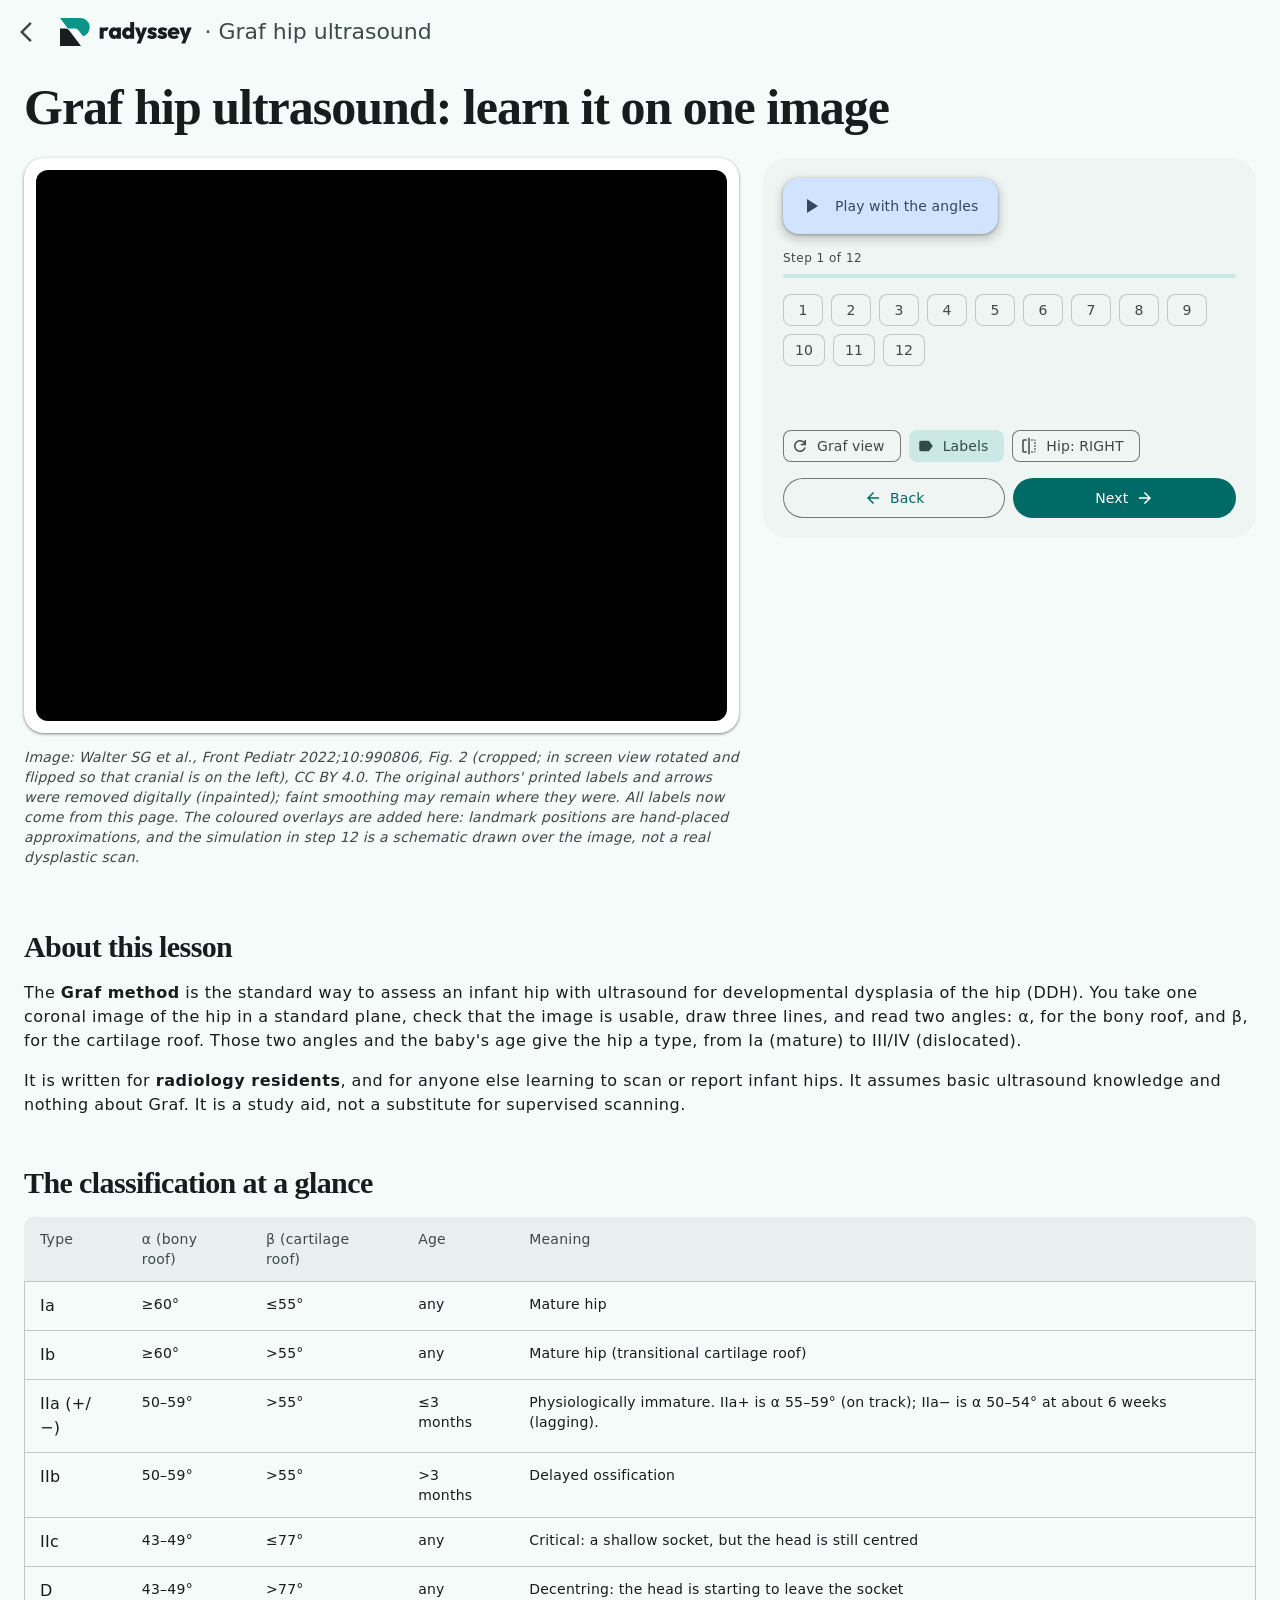
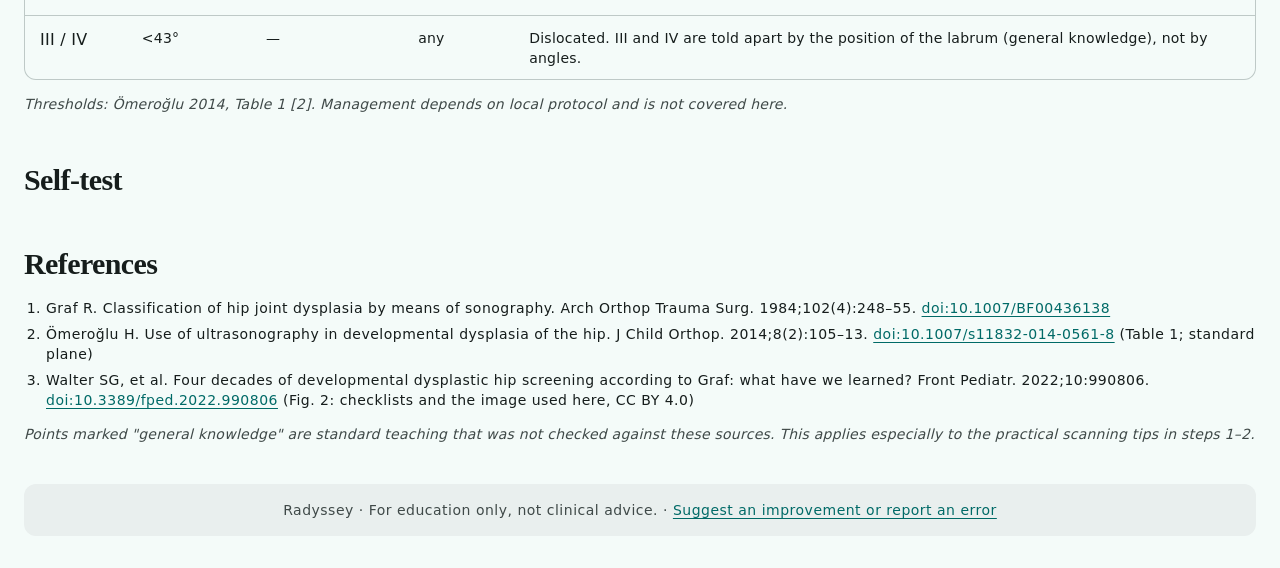
==== site/graf-hip-ultrasound/index.html @ c54943c0 "Serve the lessons from Radyssey/lessons at /lessons/ The repo is renamed so radyssey.github.io can h" ====
<!doctype html>
<html lang="en"><head><meta charset="utf-8"><meta name="viewport" content="width=device-width, initial-scale=1">
<title>Graf hip ultrasound: learn it on one image – Radyssey</title>
<meta name="description" content="An interactive lesson on the Graf method for infant hip ultrasound: orientation, anatomy, the usability check, the three lines, alpha and beta, and the types, all on one real image.">
<meta property="og:title" content="Graf hip ultrasound: learn it on one image">
<meta property="og:description" content="An interactive lesson on the Graf method for infant hip ultrasound: orientation, anatomy, the usability check, the three lines, alpha and beta, and the types, all on one real image.">
<meta property="og:image" content="https://radyssey.github.io/lessons/graf-hip-ultrasound/card.png">
<link rel="icon" href="../favicon.svg"><link rel="stylesheet" href="../fonts/fonts.css">
<link rel="preload" href="../fonts/RobotoFlex-latin.woff2" as="font" type="font/woff2" crossorigin>
<link rel="preload" href="../fonts/Newsreader-latin.woff2" as="font" type="font/woff2" crossorigin>
<style>
/* Radyssey lesson, Material 3. Colour tokens are generated from the site's seed with material-color-utilities;
   --md-base/roof/cart/rim are the colours of the lines drawn on the image (red, blue, green, yellow). */
:root{color-scheme:light;--md-primary:#006a67;--md-on-primary:#ffffff;--md-primary-container:#9cf1ec;--md-on-primary-container:#00504d;--md-secondary:#4a6361;--md-on-secondary:#ffffff;--md-secondary-container:#cce8e6;--md-on-secondary-container:#324b4a;--md-tertiary:#49607b;--md-on-tertiary:#ffffff;--md-tertiary-container:#d1e4ff;--md-on-tertiary-container:#314862;--md-error:#ba1a1a;--md-on-error:#ffffff;--md-error-container:#ffdad6;--md-on-error-container:#93000a;--md-surface:#f4fbf9;--md-on-surface:#161d1c;--md-on-surface-variant:#3f4948;--md-surface-container-lowest:#ffffff;--md-surface-container-low:#eff5f3;--md-surface-container:#e9efee;--md-surface-container-high:#e3e9e8;--md-surface-container-highest:#dde4e2;--md-surface-dim:#d5dbda;--md-surface-bright:#f4fbf9;--md-outline:#6f7978;--md-outline-variant:#bec9c7;--md-inverse-surface:#2b3231;--md-inverse-on-surface:#ecf2f1;--md-inverse-primary:#80d5d0;--md-shadow:#000000;--md-scrim:#000000;--md-base:#ae2f34;--md-on-base:#ffffff;--md-base-container:#ffdad8;--md-on-base-container:#410006;--md-roof:#00639c;--md-on-roof:#ffffff;--md-roof-container:#cee5ff;--md-on-roof-container:#001d33;--md-cart:#006e26;--md-on-cart:#ffffff;--md-cart-container:#7ffc8d;--md-on-cart-container:#002106;--md-rim:#725c00;--md-on-rim:#ffffff;--md-rim-container:#ffe082;--md-on-rim-container:#231b00}
@media (prefers-color-scheme:dark){:root:not([data-theme="light"]){--logo-brand:#2dd4bf;--logo-ink:#f9f9f9;color-scheme:dark;--md-primary:#80d5d0;--md-on-primary:#003735;--md-primary-container:#00504d;--md-on-primary-container:#9cf1ec;--md-secondary:#b0ccca;--md-on-secondary:#1b3533;--md-secondary-container:#324b4a;--md-on-secondary-container:#cce8e6;--md-tertiary:#b1c9e8;--md-on-tertiary:#1a324b;--md-tertiary-container:#314862;--md-on-tertiary-container:#d1e4ff;--md-error:#ffb4ab;--md-on-error:#690005;--md-error-container:#93000a;--md-on-error-container:#ffdad6;--md-surface:#0e1514;--md-on-surface:#dde4e2;--md-on-surface-variant:#bec9c7;--md-surface-container-lowest:#090f0f;--md-surface-container-low:#161d1c;--md-surface-container:#1a2120;--md-surface-container-high:#252b2b;--md-surface-container-highest:#2f3635;--md-surface-dim:#0e1514;--md-surface-bright:#343a3a;--md-outline:#889391;--md-outline-variant:#3f4948;--md-inverse-surface:#dde4e2;--md-inverse-on-surface:#2b3231;--md-inverse-primary:#006a67;--md-shadow:#000000;--md-scrim:#000000;--md-base:#ffb3b0;--md-on-base:#68000f;--md-base-container:#8c1520;--md-on-base-container:#ffdad8;--md-roof:#97cbff;--md-on-roof:#003354;--md-roof-container:#004a77;--md-on-roof-container:#cee5ff;--md-cart:#62df74;--md-on-cart:#003910;--md-cart-container:#00531b;--md-on-cart-container:#7ffc8d;--md-rim:#ecc228;--md-on-rim:#3c2f00;--md-rim-container:#564500;--md-on-rim-container:#ffe082}}
:root[data-theme="dark"]{--logo-brand:#2dd4bf;--logo-ink:#f9f9f9;color-scheme:dark;--md-primary:#80d5d0;--md-on-primary:#003735;--md-primary-container:#00504d;--md-on-primary-container:#9cf1ec;--md-secondary:#b0ccca;--md-on-secondary:#1b3533;--md-secondary-container:#324b4a;--md-on-secondary-container:#cce8e6;--md-tertiary:#b1c9e8;--md-on-tertiary:#1a324b;--md-tertiary-container:#314862;--md-on-tertiary-container:#d1e4ff;--md-error:#ffb4ab;--md-on-error:#690005;--md-error-container:#93000a;--md-on-error-container:#ffdad6;--md-surface:#0e1514;--md-on-surface:#dde4e2;--md-on-surface-variant:#bec9c7;--md-surface-container-lowest:#090f0f;--md-surface-container-low:#161d1c;--md-surface-container:#1a2120;--md-surface-container-high:#252b2b;--md-surface-container-highest:#2f3635;--md-surface-dim:#0e1514;--md-surface-bright:#343a3a;--md-outline:#889391;--md-outline-variant:#3f4948;--md-inverse-surface:#dde4e2;--md-inverse-on-surface:#2b3231;--md-inverse-primary:#006a67;--md-shadow:#000000;--md-scrim:#000000;--md-base:#ffb3b0;--md-on-base:#68000f;--md-base-container:#8c1520;--md-on-base-container:#ffdad8;--md-roof:#97cbff;--md-on-roof:#003354;--md-roof-container:#004a77;--md-on-roof-container:#cee5ff;--md-cart:#62df74;--md-on-cart:#003910;--md-cart-container:#00531b;--md-on-cart-container:#7ffc8d;--md-rim:#ecc228;--md-on-rim:#3c2f00;--md-rim-container:#564500;--md-on-rim-container:#ffe082}
:root{--serif:"Newsreader",Georgia,serif;--font:"Roboto Flex",Roboto,"Segoe UI",system-ui,sans-serif;--emph:cubic-bezier(.2,0,0,1);--emph-dec:cubic-bezier(.05,.7,.1,1);
 --elev-1:0 1px 2px rgba(0,0,0,.3),0 1px 3px 1px rgba(0,0,0,.15);--elev-3:0 4px 8px 3px rgba(0,0,0,.15),0 1px 3px rgba(0,0,0,.3)}
*{box-sizing:border-box}
body{margin:0;background:var(--md-surface);color:var(--md-on-surface);font:400 16px/24px var(--font);letter-spacing:.5px;-webkit-font-smoothing:antialiased}
::selection{background:var(--md-primary-container);color:var(--md-on-primary-container)}
:focus-visible{outline:3px solid var(--md-secondary);outline-offset:2px;border-radius:8px}
a{color:var(--md-primary);text-underline-offset:3px}
/* top app bar */
.appbar{position:sticky;top:0;z-index:5;display:flex;align-items:center;gap:4px;height:64px;padding:0 8px;background:var(--md-surface);transition:background .25s var(--emph)}
body.scrolled .appbar{background:var(--md-surface-container)}
.iconbtn{width:48px;height:48px;display:grid;place-items:center;border-radius:24px;color:var(--md-on-surface-variant);position:relative;overflow:hidden}
.iconbtn svg{width:24px;height:24px;fill:currentColor}
.brand{display:flex;align-items:center;gap:12px;text-decoration:none;color:var(--md-on-surface);font:500 22px/28px var(--font);letter-spacing:0;min-width:0}
.brand img{width:auto;height:26px;flex:none}.brand span{white-space:nowrap;overflow:hidden;text-overflow:ellipsis}
.brand .lesson{color:var(--md-on-surface-variant);font-weight:400}
.wrap{max-width:1280px;margin:0 auto;padding:8px 24px 24px}
h1{font:560 clamp(32px,4.4vw,50px)/1.08 var(--serif);letter-spacing:-.02em;margin:8px 0 8px}
h2{font:560 30px/36px var(--serif);letter-spacing:-.02em;margin:48px 0 16px}
.sub{color:var(--md-on-surface-variant);margin:0;max-width:52em}
.app{display:grid;grid-template-columns:minmax(0,1.45fr) minmax(320px,1fr);grid-template-rows:auto 1fr;gap:0 24px;margin-top:24px}
.pane{background:var(--md-surface-container-lowest);border-radius:20px;padding:12px;position:relative;grid-column:1;grid-row:1;align-self:start;box-shadow:var(--elev-1)}
.img{background:#000;border-radius:12px;overflow:hidden}
.bar{padding:12px 4px 2px}.bar:empty{display:none}
.nums{display:flex;align-items:center;gap:16px;flex-wrap:wrap}
.num{font:400 14px/20px var(--font);color:var(--md-on-surface-variant)}.num small{font:400 20px/36px var(--font);margin-right:2px}.num b{font:400 28px/36px var(--font);font-variant-numeric:tabular-nums}
.badge{display:inline-flex;align-items:center;height:32px;padding:0 12px;border-radius:8px;font:500 14px/20px var(--font);margin-left:auto;animation:pop .35s var(--emph-dec)}
@keyframes pop{from{transform:scale(.88)}}
.desc{margin:6px 0 0;font-size:14px;line-height:20px;letter-spacing:.25px;color:var(--md-on-surface-variant)}
.handle{cursor:grab;outline:none}.handle:active{cursor:grabbing}
.handle:focus-visible circle:nth-last-child(2){stroke:var(--md-on-surface);stroke-width:5}
/* self-test */
.rv-score{position:sticky;top:64px;z-index:2;display:flex;flex-wrap:wrap;align-items:center;gap:4px 16px;padding:12px 16px;border-radius:12px;background:var(--md-surface-container);font:500 14px/20px var(--font)}
.rv-score span:last-of-type{color:var(--md-on-surface-variant);margin-left:auto}.rv-score b{font-size:18px}
.rv-score i{flex-basis:100%;height:4px;border-radius:2px;background:linear-gradient(var(--md-primary),var(--md-primary)) 0 0/var(--p) 100% no-repeat,var(--md-secondary-container)}
.q .opts button.right{background:var(--md-cart-container);color:var(--md-on-cart-container);box-shadow:none}
.q .opts button.wrong{background:var(--md-error-container);color:var(--md-on-error-container);box-shadow:none}
.q .opts button:disabled{cursor:default}.q .opts button:disabled:not(.right):not(.wrong){opacity:.5}
.q .fb{margin:8px 0 0;font-size:14px;line-height:20px}.q .fb .ok{color:var(--md-cart);font-weight:600}.q .fb .bad{color:var(--md-error);font-weight:600}
.q .again,.rv-result .retake{margin-top:8px;height:36px;padding:0 16px;border-radius:18px;box-shadow:inset 0 0 0 1px var(--md-outline);color:var(--md-primary)}
.rv-result{margin:16px 0;padding:20px;border-radius:16px;background:var(--md-primary-container);color:var(--md-on-primary-container)}
.rv-result .big{font:560 28px/34px var(--serif);margin:0 0 4px}.rv-result p{margin:0 0 8px}
.rv-result .retake{color:var(--md-on-primary-container);box-shadow:inset 0 0 0 1px currentColor}
/* snackbar */
.rv-snack{position:fixed;left:50%;bottom:24px;z-index:9;display:flex;align-items:center;gap:8px;max-width:calc(100% - 32px);padding:6px 8px 6px 16px;border-radius:4px;
 background:var(--md-inverse-surface);color:var(--md-inverse-on-surface);font:400 14px/20px var(--font);box-shadow:var(--elev-3);transform:translate(-50%,24px);opacity:0;transition:transform .3s var(--emph-dec),opacity .2s}
.rv-snack.on{transform:translate(-50%,0);opacity:1}.rv-snack button{height:36px;padding:0 12px;border-radius:18px;color:var(--md-inverse-primary);font-weight:500}
@media (max-width:900px) and (orientation:portrait),(max-width:600px){.rv-snack{bottom:96px}.rv-score{top:0;position:static}}
.ring{transform-box:fill-box;transform-origin:center;animation:ring 2.2s ease-out infinite}
@keyframes ring{0%{transform:scale(.7);opacity:.75}100%{transform:scale(2.1);opacity:0}}
.rv-logo{height:28px;width:auto;display:block;overflow:visible}.rv-logo .mk{transform-box:fill-box;transform-origin:center;transition:transform .25s cubic-bezier(.2,.8,.2,1)}
.brand:hover .rv-logo .mk{transform:rotate(-5deg)}
:root{--logo-brand:#0d9488;--logo-ink:#191d20}
.cap{grid-column:1;grid-row:2;align-self:start}
#us{width:100%;height:auto;display:block;touch-action:none;user-select:none}
/* the step panel is an M3 filled card */
.side{grid-column:2;grid-row:1/span 2;align-self:start;background:var(--md-surface-container-low);border-radius:24px;padding:20px;display:flex;flex-direction:column;gap:16px}
.progress{display:grid;gap:8px}.progress .lbl{font:500 12px/16px var(--font);letter-spacing:.5px;color:var(--md-on-surface-variant)}
.track{height:4px;border-radius:2px;background:var(--md-secondary-container);overflow:hidden}.track i{display:block;height:100%;width:0;background:var(--md-primary);border-radius:2px;transition:width .5s var(--emph)}
/* buttons: state layer + ripple */
button{font:500 14px/20px var(--font);letter-spacing:.1px;cursor:pointer;border:0;color:inherit;background:none;position:relative;overflow:hidden;isolation:isolate}
button::before,.iconbtn::before{content:"";position:absolute;inset:0;background:currentColor;opacity:0;transition:opacity .2s var(--emph);z-index:-1;border-radius:inherit}
button:hover::before,.iconbtn:hover::before{opacity:.08}button:active::before,button:focus-visible::before{opacity:.1}
.ripple{position:absolute;border-radius:50%;background:currentColor;opacity:.12;transform:scale(0);pointer-events:none;animation:ripple .55s var(--emph-dec) forwards;z-index:-1}
@keyframes ripple{to{transform:scale(1);opacity:0}}
button svg{width:18px;height:18px;fill:currentColor;flex:none}
/* step chips (M3 filter chips) */
.steps{display:flex;flex-wrap:wrap;gap:8px}
.steps button{min-width:40px;height:32px;padding:0 12px;border-radius:8px;box-shadow:inset 0 0 0 1px var(--md-outline-variant);color:var(--md-on-surface-variant);font-variant-numeric:tabular-nums}
.steps button.on{background:var(--md-secondary-container);color:var(--md-on-secondary-container);box-shadow:none}
.stitle{font:560 26px/32px var(--serif);letter-spacing:-.02em;margin:0}
.stext p{margin:8px 0}.stext ul,.stext ol{margin:8px 0;padding-left:22px}
.stext.swap{animation:swap .4s var(--emph-dec)}@keyframes swap{from{opacity:0;transform:translateY(8px)}}
.c-roof{color:var(--md-roof);font-weight:600}.c-cart{color:var(--md-cart);font-weight:600}.c-base{color:var(--md-base);font-weight:600}.c-rim{color:var(--md-rim);font-weight:600}
/* readout: M3 filled card with display numbers */
.read{background:var(--md-surface-container-highest);border-radius:16px;padding:16px}
.big{font:400 32px/40px var(--font);letter-spacing:0;font-variant-numeric:tabular-nums}
.row{display:flex;flex-wrap:wrap;gap:8px;align-items:center}
#extra .row button,#reset{height:40px;padding:0 16px;border-radius:20px;box-shadow:inset 0 0 0 1px var(--md-outline);color:var(--md-primary)}
.ctl{display:grid;grid-template-columns:auto 1fr auto;gap:8px 12px;align-items:center;font:500 14px/20px var(--font)}.ctl input{width:100%}
input[type=range]{accent-color:var(--md-primary);height:24px}
/* tools: M3 filter chips */
.tools{display:flex;flex-wrap:wrap;gap:8px}
.tools button{display:inline-flex;align-items:center;gap:8px;height:32px;padding:0 16px 0 8px;border-radius:8px;box-shadow:inset 0 0 0 1px var(--md-outline);color:var(--md-on-surface-variant)}
.tools button[aria-pressed="true"]{background:var(--md-secondary-container);color:var(--md-on-secondary-container);box-shadow:none}
/* back / next: M3 common buttons */
.stepnav{display:flex;gap:8px}
.stepnav button{flex:1;display:inline-flex;align-items:center;justify-content:center;gap:8px;height:40px;padding:0 24px;border-radius:20px}
#prev{box-shadow:inset 0 0 0 1px var(--md-outline);color:var(--md-primary)}
#next{background:var(--md-primary);color:var(--md-on-primary)}#next:hover{box-shadow:var(--elev-1)}
/* play with the angles: M3 extended FAB */
.play{align-self:flex-start;display:inline-flex;align-items:center;gap:12px;height:56px;padding:0 20px 0 16px;border-radius:16px;background:var(--md-tertiary-container);color:var(--md-on-tertiary-container);font:500 14px/20px var(--font);box-shadow:var(--elev-3);transition:box-shadow .2s var(--emph)}
.play svg{width:24px;height:24px}.play.on{display:none}
.gk{color:var(--md-on-surface-variant);font-size:14px;line-height:20px;letter-spacing:.25px;font-style:italic}
/* the classification table as an outlined card */
.tbl{overflow-x:auto;border-radius:12px;box-shadow:inset 0 0 0 1px var(--md-outline-variant)}
table{border-collapse:collapse;width:100%;font-size:14px;line-height:20px;letter-spacing:.25px}
th,td{padding:12px 16px;text-align:left;vertical-align:top;border-bottom:1px solid var(--md-outline-variant)}tr:last-child td{border-bottom:0}
th{font:500 14px/20px var(--font);color:var(--md-on-surface-variant);background:var(--md-surface-container)}
td:first-child{font:500 16px/24px var(--font)}
/* quiz: outlined cards with chip answers */
.card{background:var(--md-surface);border-radius:12px;box-shadow:inset 0 0 0 1px var(--md-outline-variant);padding:16px;margin:12px 0}
.q b{font-weight:500}
.q .opts{display:flex;flex-wrap:wrap;gap:8px;margin:12px 0 4px}
.q .opts button{height:32px;padding:0 16px;border-radius:8px;box-shadow:inset 0 0 0 1px var(--md-outline);color:var(--md-on-surface-variant)}
ol{padding-left:22px}ol li{margin:6px 0;font-size:14px;line-height:20px}
.foot{margin:40px 0 8px;padding:16px;border-radius:12px;background:var(--md-surface-container);color:var(--md-on-surface-variant);font-size:14px;line-height:20px;text-align:center}
@media (max-width:900px) and (orientation:portrait),(max-width:600px){
 .wrap{padding:4px 12px 96px}
 .app{grid-template-columns:minmax(0,1fr);grid-template-rows:auto;gap:12px}
 .side,.cap{min-width:0}
 .pane{position:sticky;top:64px;z-index:3;border-radius:0 0 20px 20px;margin:0 -12px;padding:8px 8px 6px;box-shadow:0 4px 12px rgba(0,0,0,.25);grid-row:1}
 .bar{padding:6px 4px 0}.num b{font-size:22px;line-height:28px}.desc{display:none}.badge{height:28px}
 .side{grid-column:1;grid-row:2;padding:16px;border-radius:20px}
 .cap{grid-row:3;margin:0}
 #us{max-height:44vh}
 .steps{flex-wrap:nowrap;overflow-x:auto;margin:0 -16px;padding:0 16px 4px;scrollbar-width:none}.steps::-webkit-scrollbar{display:none}
 .steps button{flex:none;min-width:44px}
 /* back / next become a bottom app bar */
 .stepnav{position:fixed;left:0;right:0;bottom:0;z-index:6;padding:12px 16px calc(12px + env(safe-area-inset-bottom));background:var(--md-surface-container);box-shadow:0 -1px 3px rgba(0,0,0,.12)}
 .stepnav button{height:48px;border-radius:24px}
 .brand .lesson{display:none}
 .tbl{margin:0 -4px}
}
@media (max-height:540px) and (orientation:landscape) and (min-width:601px){
 .appbar{height:52px}.wrap{padding:0 12px 24px}h1{font-size:26px;line-height:32px;margin:0 0 4px}.sub{font-size:14px;line-height:20px}
 .app{grid-template-columns:minmax(0,1.15fr) minmax(0,1fr);gap:0 12px;margin-top:12px}
 .pane{position:sticky;top:56px}#us{max-height:calc(100vh - 68px)}
 .side{padding:14px;gap:12px;border-radius:16px}.steps{gap:6px}.stitle{font-size:20px;line-height:28px}
}
/* bigger touch targets on touch screens (M3: 48 px) */
@media (pointer:coarse){input[type=range]{height:44px}.steps button{height:40px}.tools button{height:40px}.q .opts button{height:40px}}
@media (prefers-reduced-motion:reduce){*{animation:none!important;transition:none!important}}
</style></head><body>
<header class="appbar"><a class="iconbtn" href="../index.html" target="_top" aria-label="All lessons"><svg viewBox="0 -960 960 960" aria-hidden="true"><path d="M400-80 0-480l400-400 71 71-329 329 329 329-71 71Z"/></svg></a>
<a class="brand" href="../index.html" target="_top"><svg class="rv-logo" viewBox="0 0 227.0 48" role="img" aria-label="Radyssey"><g class="mk"><path fill="var(--logo-brand)" d="M0 0H35A16 16 0 0 1 39.51 31.35L31.6 20.8Q29.5 18 26 18H13.5Z"/><path fill="var(--logo-ink)" d="M0 18H10Q13.5 18 15.6 20.8L36 48H0Z"/></g><path fill="var(--logo-ink)" transform="translate(66 0)" d="M1.9695 35.45238095238095V16.381380952380947H8.775V35.45238095238095ZM8.775 25.06863095238095 5.74275 22.51413095238095Q6.85425 19.286880952380947 8.72607055214724 17.63913095238095Q10.59789110429448 15.99138095238095 13.62075 15.99138095238095Q14.96625 15.99138095238095 15.965625 16.35213095238095Q16.965 16.71288095238095 17.6475 17.43438095238095L13.728 22.71888095238095Q13.3965 22.34838095238095 12.842375 22.12900595238095Q12.28825 21.90963095238095 11.5635 21.90963095238095Q10.2375 21.90963095238095 9.506250000000001 22.711522461814912Q8.775 23.513413971248873 8.775 25.06863095238095ZM26.8125 35.84238095238095Q24.1605 35.84238095238095 22.098374999999997 34.55538095238095Q20.03625 33.26838095238095 18.861375 31.03563095238095Q17.6865 28.80288095238095 17.6865 25.926630952380947Q17.6865 23.04063095238095 18.861375 20.79325595238095Q20.03625 18.545880952380948 22.098374999999997 17.26863095238095Q24.1605 15.99138095238095 26.8125 15.99138095238095Q28.6065 15.99138095238095 30.088500000000003 16.64463095238095Q31.570500000000003 17.29788095238095 32.530875 18.458130952380948Q33.49125 19.61838095238095 33.696 21.11988095238095V30.713880952380947Q33.49125 32.21538095238095 32.53575 33.375630952380945Q31.58025 34.53588095238095 30.093375 35.18913095238095Q28.6065 35.84238095238095 26.8125 35.84238095238095ZM28.275 29.797380952380948Q29.951999999999998 29.797380952380948 30.975749999999998 28.710255952380948Q31.9995 27.623130952380947 31.9995 25.91688095238095Q31.9995 24.76638095238095 31.541249999999998 23.90350595238095Q31.083 23.04063095238095 30.2445 22.53850595238095Q29.406 22.03638095238095 28.30425 22.03638095238095Q27.21225 22.03638095238095 26.37375 22.53850595238095Q25.535249999999998 23.04063095238095 25.042875 23.91813095238095Q24.5505 24.795630952380947 24.5505 25.91688095238095Q24.5505 27.03813095238095 25.02825 27.91563095238095Q25.506 28.79313095238095 26.359125 29.29525595238095Q27.21225 29.797380952380948 28.275 29.797380952380948ZM31.75575 35.45238095238095V30.33363095238095L32.73075 25.68288095238095L31.75575 21.071130952380948V16.381380952380947H38.415V35.45238095238095ZM49.783500000000004 35.84238095238095Q47.014500000000005 35.84238095238095 44.90900843558283 34.555637531328316Q42.80351687116565 33.26889411027569 41.61350843558283 31.03588753132832Q40.423500000000004 28.80288095238095 40.423500000000004 25.924569976771192Q40.423500000000004 23.036191927990707 41.613 20.791036440185827Q42.8025 18.545880952380948 44.906625000000005 17.26863095238095Q47.01075 15.99138095238095 49.783500000000004 15.99138095238095Q51.606750000000005 15.99138095238095 53.161875 16.64463095238095Q54.717 17.29788095238095 55.765125 18.458130952380948Q56.813250000000004 19.61838095238095 57.018 21.11988095238095V30.42138095238095Q56.813250000000004 31.92288095238095 55.77 33.156255952380945Q54.72675 34.38963095238095 53.16675000000001 35.116005952380945Q51.606750000000005 35.84238095238095 49.783500000000004 35.84238095238095ZM51.012 29.797380952380948Q52.143 29.797380952380948 52.96576378676471 29.308277764461486Q53.788527573529414 28.81917457654202 54.262513786764714 27.943277764461484Q54.73650000000001 27.06738095238095 54.73650000000001 25.91688095238095Q54.73650000000001 24.762609725965856 54.276201086956526 23.902540150494158Q53.815902173913045 23.04247057502246 52.97945108695652 22.539425763701704Q52.143 22.03638095238095 51.046125 22.03638095238095Q49.949250000000006 22.03638095238095 49.11150528169014 22.54028498081697Q48.273760563380286 23.04418900925299 47.780630281690144 23.920395170390428Q47.2875 24.796601331527867 47.2875 25.91688095238095Q47.2875 27.03813095238095 47.764457512315275 27.915240952380948Q48.24141502463054 28.79235095238095 49.097637931034484 29.29486595238095Q49.95386083743843 29.797380952380948 51.012 29.797380952380948ZM61.152 35.45238095238095H54.49275V30.33363095238095L55.46775 25.68288095238095L54.346500000000006 21.071130952380948V7.021380952380948H61.152ZM70.05375 35.50113095238095 62.3805 16.381380952380947H69.64425L74.34375 32.10813095238095H71.487L76.206 16.381380952380947H83.45025L75.63074999999999 35.50113095238095ZM65.52974999999999 43.54488095238095 71.16525 31.103880952380948 75.63074999999999 35.50113095238095 72.33525 43.54488095238095ZM91.91325 35.98863095238095Q90.17775 35.98863095238095 88.4715 35.53525595238095Q86.76525000000001 35.08188095238095 85.307625 34.27750595238095Q83.85000000000001 33.47313095238095 82.83600000000001 32.41038095238095L86.53125 28.62738095238095Q87.477 29.612130952380948 88.77375 30.16300595238095Q90.07050000000001 30.713880952380947 91.55250000000001 30.713880952380947Q92.41050000000001 30.713880952380947 92.873625 30.475005952380947Q93.33675000000001 30.23613095238095 93.33675000000001 29.797380952380948Q93.33675000000001 29.17338095238095 92.67862500000001 28.85163095238095Q92.02050000000001 28.52988095238095 90.99675000000002 28.27150595238095Q89.97300000000001 28.013130952380948 88.83225000000002 27.647505952380946Q87.6915 27.28188095238095 86.653125 26.648130952380946Q85.61475 26.014380952380947 84.97125 24.88825595238095Q84.32775000000001 23.76213095238095 84.32775000000001 21.99738095238095Q84.32775000000001 20.17413095238095 85.3125 18.784755952380948Q86.29725 17.39538095238095 88.101 16.59100595238095Q89.90475 15.78663095238095 92.313 15.78663095238095Q94.77975 15.78663095238095 96.99787500000001 16.630005952380948Q99.21600000000001 17.47338095238095 100.56150000000001 19.16013095238095L96.837 22.943130952380947Q95.90100000000001 21.87063095238095 94.76025000000001 21.46600595238095Q93.6195 21.06138095238095 92.69325 21.06138095238095Q91.81575000000001 21.06138095238095 91.42087500000001 21.31975595238095Q91.02600000000001 21.57813095238095 91.02600000000001 21.99738095238095Q91.02600000000001 22.51413095238095 91.6695 22.82613095238095Q92.313 23.138130952380948 93.33675 23.39163095238095Q94.3605 23.64513095238095 95.486625 24.030255952380948Q96.61275 24.41538095238095 97.63650000000001 25.10275595238095Q98.66025 25.79013095238095 99.30375000000001 26.92113095238095Q99.94725000000001 28.05213095238095 99.94725000000001 29.85588095238095Q99.94725000000001 32.67363095238095 97.77300000000001 34.331130952380946Q95.59875000000001 35.98863095238095 91.91325 35.98863095238095ZM109.50225 35.98863095238095Q107.76675 35.98863095238095 106.0605 35.53525595238095Q104.35425000000001 35.08188095238095 102.896625 34.27750595238095Q101.43900000000001 33.47313095238095 100.42500000000001 32.41038095238095L104.12025 28.62738095238095Q105.066 29.612130952380948 106.36275 30.16300595238095Q107.65950000000001 30.713880952380947 109.14150000000001 30.713880952380947Q109.99950000000001 30.713880952380947 110.462625 30.475005952380947Q110.92575000000001 30.23613095238095 110.92575000000001 29.797380952380948Q110.92575000000001 29.17338095238095 110.26762500000001 28.85163095238095Q109.60950000000001 28.52988095238095 108.58575000000002 28.27150595238095Q107.56200000000001 28.013130952380948 106.42125000000001 27.647505952380946Q105.2805 27.28188095238095 104.242125 26.648130952380946Q103.20375 26.014380952380947 102.56025 24.88825595238095Q101.91675000000001 23.76213095238095 101.91675000000001 21.99738095238095Q101.91675000000001 20.17413095238095 102.9015 18.784755952380948Q103.88625 17.39538095238095 105.69 16.59100595238095Q107.49375 15.78663095238095 109.902 15.78663095238095Q112.36875 15.78663095238095 114.586875 16.630005952380948Q116.805 17.47338095238095 118.15050000000001 19.16013095238095L114.426 22.943130952380947Q113.49000000000001 21.87063095238095 112.34925000000001 21.46600595238095Q111.2085 21.06138095238095 110.28225 21.06138095238095Q109.40475 21.06138095238095 109.00987500000001 21.31975595238095Q108.61500000000001 21.57813095238095 108.61500000000001 21.99738095238095Q108.61500000000001 22.51413095238095 109.2585 22.82613095238095Q109.902 23.138130952380948 110.92575 23.39163095238095Q111.9495 23.64513095238095 113.075625 24.030255952380948Q114.20175 24.41538095238095 115.22550000000001 25.10275595238095Q116.24925 25.79013095238095 116.89275 26.92113095238095Q117.53625000000001 28.05213095238095 117.53625000000001 29.85588095238095Q117.53625000000001 32.67363095238095 115.36200000000001 34.331130952380946Q113.18775000000001 35.98863095238095 109.50225 35.98863095238095ZM129.48975000000002 35.90088095238095Q126.27225 35.90088095238095 123.810375 34.633380952380946Q121.3485 33.36588095238095 119.95425 31.09900595238095Q118.56 28.83213095238095 118.56 25.91688095238095Q118.56 23.030880952380947 119.92012500000001 20.78350595238095Q121.28025000000001 18.536130952380947 123.644625 17.23450595238095Q126.009 15.932880952380948 128.96325000000002 15.932880952380948Q131.86875 15.932880952380948 134.09662500000002 17.156505952380947Q136.3245 18.38013095238095 137.59199999999998 20.54463095238095Q138.8595 22.70913095238095 138.8595 25.487880952380948Q138.8595 26.04363095238095 138.801 26.64813095238095Q138.7425 27.252630952380947 138.567 28.04238095238095L121.7385 28.13013095238095V23.74263095238095L135.876 23.65488095238095L132.8145 25.556130952380947Q132.79500000000002 23.95713095238095 132.370875 22.91875595238095Q131.94675 21.88038095238095 131.12287500000002 21.34413095238095Q130.299 20.80788095238095 129.06075 20.80788095238095Q127.77375 20.80788095238095 126.828 21.422130952380947Q125.88225 22.03638095238095 125.38012499999999 23.17225595238095Q124.878 24.30813095238095 124.878 25.91688095238095Q124.878 27.554880952380948 125.41912500000001 28.690755952380947Q125.96025 29.82663095238095 126.98400000000001 30.416505952380952Q128.00775000000002 31.00638095238095 129.48000000000002 31.00638095238095Q130.8645 31.00638095238095 131.94675 30.54325595238095Q133.029 30.080130952380948 133.887 29.10513095238095L137.436 32.634630952380945Q136.0125 34.26288095238095 134.004 35.08188095238095Q131.9955 35.90088095238095 129.48975000000002 35.90088095238095ZM146.37675 35.50113095238095 138.7035 16.381380952380947H145.96725L150.66675 32.10813095238095H147.81L152.529 16.381380952380947H159.77325L151.95374999999999 35.50113095238095ZM141.85275 43.54488095238095 147.48825 31.103880952380948 151.95374999999999 35.50113095238095 148.65825 43.54488095238095Z"/></svg><span class="lesson">· Graf hip ultrasound</span></a></header>
<div class="wrap">
<h1>Graf hip ultrasound: learn it on one image</h1>
<div class="app">
<div class="pane"><div class="img"><svg id="us" viewBox="40 15 1188 947" role="img" aria-label="Interactive infant hip ultrasound with Graf overlays"></svg></div><div id="readout" class="bar" aria-live="polite"></div></div>
<p class="gk cap">Image: Walter SG et al., Front Pediatr 2022;10:990806, Fig. 2 (cropped; in screen view rotated and flipped so that cranial is on the left), CC BY 4.0. The original authors' printed labels and arrows were removed digitally (inpainted); faint smoothing may remain where they were. All labels now come from this page. The coloured overlays are added here: landmark positions are hand-placed approximations, and the simulation in step 12 is a schematic drawn over the image, not a real dysplastic scan.</p>
<div class="side">
<button id="play" class="play"><svg viewBox="0 -960 960 960" aria-hidden="true"><path d="M320-200v-560l440 280-440 280Z"/></svg>Play with the angles</button>
<div class="progress"><span class="lbl" id="stepnum">Step 1 of 12</span><div class="track"><i id="prog"></i></div></div>
<div class="steps" id="steps"></div>
<p class="stitle" id="stitle"></p>
<div class="stext" id="stext"></div>
<div id="extra"></div>
<div class="tools"><button id="view" aria-pressed="false"><svg viewBox="0 -960 960 960" aria-hidden="true"><path d="M480-160q-134 0-227-93t-93-227q0-134 93-227t227-93q69 0 132 28.5T720-690v-110h80v280H520v-80h168q-32-56-87.5-88T480-720q-100 0-170 70t-70 170q0 100 70 170t170 70q77 0 139-44t87-116h84q-28 106-114 173t-196 67Z"/></svg>Graf view</button><button id="labs" aria-pressed="true"><svg viewBox="0 -960 960 960" aria-hidden="true"><path d="M840-480 666-234q-11 16-28.5 25t-37.5 9H200q-33 0-56.5-23.5T120-280v-400q0-33 23.5-56.5T200-760h400q20 0 37.5 9t28.5 25l174 246Z"/></svg>Labels</button><button id="side" aria-pressed="false"><svg viewBox="0 -960 960 960" aria-hidden="true"><path d="M360-120H200q-33 0-56.5-23.5T120-200v-560q0-33 23.5-56.5T200-840h160v80H200v560h160v80Zm80 80v-880h80v880h-80Zm160-80v-80h80v80h-80Zm0-640v-80h80v80h-80Zm160 640v-80h80q0 33-23.5 56.5T760-120Zm0-160v-80h80v80h-80Zm0-160v-80h80v80h-80Zm0-160v-80h80v80h-80Zm0-160v-80q33 0 56.5 23.5T840-760h-80Z"/></svg>Hip: RIGHT</button></div>
<div class="stepnav"><button id="prev"><svg viewBox="0 -960 960 960" aria-hidden="true"><path d="m313-440 224 224-57 56-320-320 320-320 57 56-224 224h487v80H313Z"/></svg>Back</button><button id="next">Next<svg viewBox="0 -960 960 960" aria-hidden="true"><path d="M647-440H160v-80h487L423-744l57-56 320 320-320 320-57-56 224-224Z"/></svg></button></div>
</div></div>

<h2 id="about">About this lesson</h2>
<p>The <b>Graf method</b> is the standard way to assess an infant hip with ultrasound for developmental dysplasia of the hip (DDH). You take one coronal image of the hip in a standard plane, check that the image is usable, draw three lines, and read two angles: α, for the bony roof, and β, for the cartilage roof. Those two angles and the baby's age give the hip a type, from Ia (mature) to III/IV (dislocated).</p>
<p>It is written for <b>radiology residents</b>, and for anyone else learning to scan or report infant hips. It assumes basic ultrasound knowledge and nothing about Graf. It is a study aid, not a substitute for supervised scanning.</p>
<h2 id="table">The classification at a glance</h2>
<div class="tbl"><table><tr><th>Type</th><th>α (bony roof)</th><th>β (cartilage roof)</th><th>Age</th><th>Meaning</th></tr>
<tr><td>Ia</td><td>≥60°</td><td>≤55°</td><td>any</td><td>Mature hip</td></tr>
<tr><td>Ib</td><td>≥60°</td><td>&gt;55°</td><td>any</td><td>Mature hip (transitional cartilage roof)</td></tr>
<tr><td>IIa (+/−)</td><td>50–59°</td><td>&gt;55°</td><td>≤3 months</td><td>Physiologically immature. IIa+ is α 55–59° (on track); IIa− is α 50–54° at about 6 weeks (lagging).</td></tr>
<tr><td>IIb</td><td>50–59°</td><td>&gt;55°</td><td>&gt;3 months</td><td>Delayed ossification</td></tr>
<tr><td>IIc</td><td>43–49°</td><td>≤77°</td><td>any</td><td>Critical: a shallow socket, but the head is still centred</td></tr>
<tr><td>D</td><td>43–49°</td><td>&gt;77°</td><td>any</td><td>Decentring: the head is starting to leave the socket</td></tr>
<tr><td>III / IV</td><td>&lt;43°</td><td>—</td><td>any</td><td>Dislocated. III and IV are told apart by the position of the labrum (general knowledge), not by angles.</td></tr></table></div>
<p class="gk">Thresholds: Ömeroğlu 2014, Table 1 [2]. Management depends on local protocol and is not covered here.</p>

<h2 id="quiz">Self-test</h2><div id="quizbox"></div>

<h2 id="refs">References</h2>
<ol style="font-size:14px">
<li>Graf R. Classification of hip joint dysplasia by means of sonography. Arch Orthop Trauma Surg. 1984;102(4):248–55. <a href="https://doi.org/10.1007/BF00436138">doi:10.1007/BF00436138</a></li>
<li>Ömeroğlu H. Use of ultrasonography in developmental dysplasia of the hip. J Child Orthop. 2014;8(2):105–13. <a href="https://doi.org/10.1007/s11832-014-0561-8">doi:10.1007/s11832-014-0561-8</a> (Table 1; standard plane)</li>
<li>Walter SG, et al. Four decades of developmental dysplastic hip screening according to Graf: what have we learned? Front Pediatr. 2022;10:990806. <a href="https://doi.org/10.3389/fped.2022.990806">doi:10.3389/fped.2022.990806</a> (Fig. 2: checklists and the image used here, CC BY 4.0)</li>
</ol>
<p class="gk">Points marked "general knowledge" are standard teaching that was not checked against these sources. This applies especially to the practical scanning tips in steps 1–2.</p>
<p class="foot">Radyssey · For education only, not clinical advice. · <a href="https://github.com/Radyssey/lessons/issues/new?title=Graf%20lesson%3A%20&body=Step%20or%20section%3A%0A%0AWhat%20is%20wrong%20or%20what%20would%20help%3F%0A" target="_blank" rel="noopener">Suggest an improvement or report an error</a></p>
</div>
<script src="../assets/lesson-kit.js"></script>
<script>
(function(){
var NS="http://www.w3.org/2000/svg",R=Math.PI/180,SV=document.getElementById("us");
function el(t,a,p){var e=document.createElementNS(NS,t);for(var k in a)e.setAttribute(k,a[k]);if(p)p.appendChild(e);return e}
/* Overlay colours: the line colours at Material tone 78 (generated with material-color-utilities) so they read on the
   dark image and belong to the site's tonal system; labels are small chips like the home-page toy. */
var OV={base:"#ffaba8",roof:"#8cc6ff",cart:"#5cd96f",rim:"#e6bd21",teal:"#46d5cf",wing:"#ffaf70",ink:"#dde4e2",soft:"#889391",line:"#0e1514",chip:"rgba(14,21,20,.8)",panel:"rgba(14,21,20,.88)",edge:"#3f4948"};
var K=1;function txt(p,x,y,s,col,size){var fs=(size||28)*(p===SV?K:1)*.8,g=el("g",{},p),t=el("text",{x:x,y:y},g);t.textContent=s;
 t.setAttribute("style","fill:"+(col||OV.ink)+";font:500 "+fs+"px 'Roboto Flex',Roboto,system-ui,sans-serif;letter-spacing:.2px");
 var w=t.getComputedTextLength(),ph=fs*.45,pv=fs*.28,r=el("rect",{x:x-ph,y:y-fs*.84-pv,width:w+2*ph,height:fs*1.12+2*pv,rx:fs*.5,fill:OV.chip},g);g.insertBefore(r,t);if(p===SV)RVKit.fit(g,SV);return t}
function sub(a,b){return[a[0]-b[0],a[1]-b[1]]}function nrm(v){var l=Math.hypot(v[0],v[1])||1;return[v[0]/l,v[1]/l]}
function classify(a,b,w){
 if(a>=60)return b<=55?["Ia","Mature hip."]:["Ib","Mature hip, transitional cartilage roof."];
 if(a>=50)return w<=13?["IIa"+(a>=55?"+":"−"),"Physiologically immature. Normal for age under 3 months; check that it matures."]:["IIb","Delayed ossification: the same α is not normal after 3 months."];
 if(a>=43)return b<=77?["IIc","Critical. The socket is shallow, but the head is still centred."]:["D","Decentring. The head is starting to leave the shallow socket."];
 return["III / IV","Dislocated. The socket is too shallow to hold the head."];}

/* landmarks, in Graf-view image coordinates (image is 1000 x 1300) */
var LM={wingTop:[652,170],rim:[640,492],ll:[805,612],lab:[515,612],head:[640,770],
 roof:[725,550],cart:[575,555],caps:[470,700],fold:[445,800],chb:[600,1000]};
var HSTART={b1:[652,170],b2:[646,390],ll:[805,612],rim:[640,492],lab:[515,612]},H=JSON.parse(JSON.stringify(HSTART));
var SIDE="R",MODE="screen",LABS=true,AGE=6,SIMA=64,step=0,drag=null,FOCUS=null;
/* a move on screen, turned back into image coordinates for the current view */
function dI(d){return MODE==="screen"?[d[1],d[0]]:(SIDE==="L"?[-d[0],d[1]]:d)}
/* Step 12 starts on the same hand-placed landmarks as step 11, so its lines sit on the real image,
   and rotates the bony roof and labrum lines about the bony rim as α changes. */
function rot(v,d){var c=Math.cos(d*R),s=Math.sin(d*R);return[v[0]*c-v[1]*s,v[0]*s+v[1]*c]}
function cross(a,b){return a[0]*b[1]-a[1]*b[0]}
var BT=[[34,105],[43,88],[45,82],[47,72],[50,63],[55,58],[60,52],[70,48]];
function btab(a){for(var z=1;z<BT.length;z++)if(a<=BT[z][0])return BT[z-1][1]+(BT[z][1]-BT[z-1][1])*(a-BT[z-1][0])/(BT[z][0]-BT[z-1][0]);return BT[BT.length-1][1]}
var A0=angles(HSTART),U0=nrm(sub(HSTART.b2,HSTART.b1)),RIM=HSTART.rim,LLV=sub(HSTART.ll,RIM),LBV=sub(HSTART.lab,RIM),
 SR=cross(U0,LLV)>0?1:-1,SL=cross(U0,LBV)>0?1:-1,LLL=Math.hypot(LLV[0],LLV[1]),LBL=Math.hypot(LBV[0],LBV[1]);
function simGeom(a){
 /* β follows the image's own value near the start and blends into the β table below α 43, so the type buttons land on their types */
 var w=a>=A0.a?1:Math.max(0,(a-43)/(A0.a-43)),bb=btab(a)+(A0.b-btab(A0.a))*w,k=Math.max(0,A0.a-a);
 var ud=rot(U0,SR*a),bd=rot(U0,SL*bb);
 return{a:a,b:bb,rim:RIM,ll:[RIM[0]+ud[0]*LLL,RIM[1]+ud[1]*LLL],lab:[RIM[0]+bd[0]*LBL,RIM[1]+bd[1]*LBL],hc:[LM.head[0]-k*5.2,LM.head[1]-k*6.7]}}
SIMA=Math.round(A0.a);
function T(p){return MODE==="screen"?[p[1],p[0]]:(SIDE==="L"?[977-p[0],p[1]]:p)}
function Ti(p){return MODE==="screen"?[p[1],p[0]]:(SIDE==="L"?[977-p[0],p[1]]:p)}

var S=[
{t:"1. Position the baby and the probe",l:["inset"],
 x:"<p>The baby lies on its <b>side</b>, with the hip to be scanned uppermost, slightly flexed and turned in. A positioning cradle helps.</p><p>Put a <b>linear probe</b> on the outside (<b>lateral</b>) of the hip, over the greater trochanter. Hold it <b>head-to-foot</b> (cranio-caudal), parallel to the body. This cuts a <b>coronal</b> slice through the hip joint.</p><p>The inset at the top right is drawn in the <b>same orientation as the image</b>. In screen view the probe is at the top and the baby's head (cranial) is to the left. The beam goes down through the hip joint (yellow dot), and the probe's long axis lies along the body. <span class='gk'>(Positioning details are general knowledge.)</span></p>"},
{t:"2. Know your orientation on the screen",l:["inset","compass"],
 x:"<p>The image opens in <b>screen view</b>, as acquired. The yellow direction labels give the directions:</p><ul><li><b>Top</b> = where the probe touches the skin: <b>lateral</b>.</li><li><b>Bottom</b> = deep: <b>medial</b>, towards the pelvis.</li><li><b>Left</b> = <b>cranial</b>: towards the baby's head and the iliac crest. <b>Right</b> = <b>caudal</b>: towards the femur. This is the usual set-up, with the probe marker towards the head. If the marker is reversed, the sides swap, so check the femur and ilium on every scan.</li></ul><p>Turn on <b>Graf view</b> to rotate the image 90°. That is the Graf standard display, which looks like an AP X-ray of a right hip: cranial up, lateral on the left. Most papers, and the rest of this brief, think in that view.</p><p><b>Hip: RIGHT / LEFT.</b> For the left hip the baby lies on its right side. With the probe marker towards the head, the <b>screen image looks the same for either hip</b>: lateral up, cranial left. Only the Graf view differs. Shown like an AP X-ray of that hip, a left hip has lateral on the <b>right</b>. <span class='gk'>(Some labs display every hip in the right-hip orientation. Follow your local convention; general knowledge.)</span></p>"},
{t:"3. Find the femoral head",l:["compass","head"],
 x:"<p>Look for a <b>round, dark (hypoechoic) ball with fine speckles</b> (dashed teal). In infants it is mostly cartilage, which is why it is dark and not bright like bone.</p><p>Below it is the bright, curved <b>chondro-osseous border</b> (1), where the femoral neck is ossifying. Centre the head on the screen.</p>"},
{t:"4. Find the iliac wing: it must be straight",l:["compass","head","wing"],
 x:"<p>Above the head, the <b>outer surface of the ilium</b> is a bright straight line (orange).</p><p>Tilt or rotate the probe until this line is <b>straight and parallel to the probe face</b>, which is horizontal in screen view. If it curves or slopes, you are too far anterior or posterior. <span class='gk'>(Probe-correction tips: general knowledge.)</span></p>"},
{t:"5. Bony roof, bony rim and lower limb",l:["compass","head","wing","roof"],
 x:"<p>Follow the iliac wing down towards the joint. At the <b>bony rim</b> (8, yellow dot), the straight line turns into the <b>bony roof</b> (7), the bright curve that forms the bony socket over the head.</p><p>Deep in the socket the roof ends at the <b>lower limb of the os ilium</b> (blue dot): a small bright point. If it is missing, the plane is wrong.</p>"},
{t:"6. The full anatomy checklist",l:["compass","anat"],
 x:"<p>Graf's rule is to name every structure before measuring anything [3]:</p><ol><li>Chondro-osseous border</li><li>Femoral head</li><li>Synovial fold</li><li>Joint capsule</li><li>Labrum (the lip at the edge of the socket)</li><li>Cartilage roof (grey, between the bony rim and the labrum)</li><li>Bony roof</li><li>Bony rim (the turning point)</li></ol><p>The numbers on the image are drawn by this page. The source image's own labels were removed digitally. Toggle <b>Labels</b> to test yourself. On a phone only the numbers are shown, to save space; match them to the list.</p>"},
{t:"7. Usability check: is this image measurable?",l:["compass","usab"],
 x:"<p>Three things must <b>all</b> be visible, or the image may not be measured [2,3]:</p><ol><li><b>Lower limb</b> of the os ilium</li><li><b>Straight iliac wing</b> (the plane is right)</li><li><b>Labrum</b></li></ol><p>Freeze the image only when all three are present. If one is missing, adjust the probe and scan again. Dislocated hips can be described, but not measured, off-plane [2].</p>"},
{t:"8. Line ① the baseline",l:["compass","m1"],
 x:"<p>Draw the <b>baseline</b> (red) along the straight outer contour of the iliac wing and extend it. Both angles are measured from it.</p><p>Drag the two <b>red handles</b> onto the wing and try it yourself.</p>"},
{t:"9. Line ② the bony roof line and α",l:["compass","m1","m2"],
 x:"<p>From the <b>lower limb</b> (blue handle), draw a line that just touches the <b>bony roof</b> at the <b>bony rim</b> (yellow handle).</p><p><b>α</b> is the angle between this line and the baseline. It measures how <b>deep the bony socket is</b>: a bigger α means a flatter, more horizontal roof and better cover. Mature is ≥60°.</p>"},
{t:"10. Line ③ the cartilage roof line and β",l:["compass","m1","m2","m3"],
 x:"<p>From the <b>bony rim</b>, draw a line through the <b>centre of the labrum</b> (green handle).</p><p><b>β</b> is the angle between this line and the baseline. It shows how much the <b>cartilage roof</b> has to cover. When the head pushes outwards, the labrum is lifted and β rises.</p>"},
{t:"11. Measure it yourself and classify",l:["compass","m1","m2","m3","read"],
 x:"<p>Drag all five handles onto the landmarks. α, β and the type update live. Set the baby's <b>age</b>: α of 50–59° is IIa up to 3 months and IIb after.</p><p>Notice how a few millimetres of handle error shifts α by several degrees. That is why the standard plane and exact landmarks matter.</p>",ctl:"age"},
{t:"12. See what a shallow socket looks like",l:["compass","sim","read"],
 x:"<p>The slider starts at this image's own α (about 56°, the same lines as step 11). Move it down to make the bony socket shallower, or up towards a mature hip. The overlay redraws over the image:</p><ul><li>the <b>bony roof</b> (blue) gets steeper;</li><li>the <b>bony socket</b> (shaded) loses depth;</li><li>the <b>femoral head</b> drifts outwards and upwards;</li><li>the <b>labrum</b> is pushed up, so β rises.</li></ul><p>Watch the type go from Ia → IIa → IIc → D → III/IV. <span class='gk'>(A schematic drawn on top of the real image; real dysplastic hips vary.)</span></p>",ctl:"sim"}];

function angles(P){var u=nrm(sub(P.b2,P.b1));if(u[1]<0)u=[-u[0],-u[1]];var w=nrm(sub(P.rim,P.ll)),c=nrm(sub(P.lab,P.rim));
 return{a:Math.acos(Math.min(1,Math.abs(u[0]*w[0]+u[1]*w[1])))/R,b:Math.acos(Math.max(-1,Math.min(1,u[0]*c[0]+u[1]*c[1])))/R}}
function longLine(g,a,b,col,dash,w){var d=nrm(sub(b,a));el("line",{x1:a[0]-d[0]*1600,y1:a[1]-d[1]*1600,x2:a[0]+d[0]*1600,y2:a[1]+d[1]*1600,stroke:col,"stroke-width":w||5,"stroke-dasharray":dash||"","stroke-linecap":"round"},g)}
/* α and β as translucent arcs at the rim, between the baseline and each line (like the home-page toy) */
function arc(g,c,d1,d2,r,col){var a=[c[0]+d1[0]*r,c[1]+d1[1]*r],b=[c[0]+d2[0]*r,c[1]+d2[1]*r],sw=cross(d1,d2)>0?1:0;
 el("path",{d:"M"+c+" L"+a+" A"+r+" "+r+" 0 0 "+sw+" "+b+"Z",fill:col,"fill-opacity":.2,stroke:col,"stroke-width":3},g)}
function arcs(g,b1,b2,rim,ll,lab,showB){var u=nrm(sub(b2,b1));if(u[1]<0)u=[-u[0],-u[1]];var w=nrm(sub(ll,rim)),d=(u[0]*w[0]+u[1]*w[1])>=0?u:[-u[0],-u[1]];
 arc(g,rim,d,w,95,OV.roof);if(showB){var c=nrm(sub(lab,rim));arc(g,rim,u,c,70,OV.cart)}}
function dot(g,p,col,r){el("circle",{cx:p[0],cy:p[1],r:r||12,fill:col,stroke:OV.line,"stroke-width":3},g)}
function lab(p,s,col,dx,dy){if(!LABS)return;if(K>1.6&&/^\d /.test(s))s=s.split(" ")[0];var q=T(p),w=s.length*15*K,mx=MODE==="screen"?1228:962,x=q[0]+(dx||22)*K;if(x+w>mx-6)x=q[0]-w-22*K;if(x<(MODE==="screen"?44:18))x=MODE==="screen"?44:18;txt(SV,x,q[1]+(dy||-16)*K,s,col)}
/* the type chip wears a Material container colour: green mature, yellow immature, red critical, error dislocated */
function readout(a,b,cl){var t=cl[0],k=/^I[ab]/.test(t)?"cart":/^II[ab]/.test(t)?"rim":/^(IIc|D)/.test(t)?"base":"error";
 return '<div class="nums"><span class="num"><small>α</small> <b class="c-roof">'+a+'°</b></span><span class="num"><small>β</small> <b class="c-cart">'+b+'°</b></span>'+
  '<span class="badge" style="background:var(--md-'+k+'-container);color:var(--md-on-'+k+'-container)">Type '+t+'</span></div><p class="desc">'+cl[1]+'</p>'}
function render(){
 RVKit.resetLabels();
 var cw=SV.clientWidth||800;K=Math.max(1,((MODE==="screen"?1188:947)/cw)*15/28);
 var st=S[step],L={};st.l.forEach(function(k){L[k]=1});
 while(SV.firstChild)SV.removeChild(SV.firstChild);
 SV.setAttribute("viewBox",MODE==="screen"?"40 15 1188 947":"15 40 947 1188");
 var g=el("g",{transform:MODE==="screen"?"matrix(0,1,1,0,0,0)":(SIDE==="L"?"matrix(-1,0,0,1,977,0)":"")},SV);
 var im=el("image",{x:15,y:40,width:947,height:1188,href:"Graf_us_Walter2022_clean.jpg"},g);im.setAttributeNS("http://www.w3.org/1999/xlink","href","Graf_us_Walter2022_clean.jpg");
 if(L.head||L.anat)el("circle",{cx:LM.head[0],cy:LM.head[1],r:160,fill:OV.teal,"fill-opacity":.12,stroke:OV.teal,"stroke-width":4,"stroke-dasharray":"14 10"},g);
 if(L.wing)el("line",{x1:LM.wingTop[0],y1:LM.wingTop[1]-120,x2:LM.rim[0],y2:LM.rim[1],stroke:OV.wing,"stroke-width":8,"stroke-linecap":"round",opacity:.9},g);
 if(L.roof){el("path",{d:"M"+LM.rim+" Q720,520 "+LM.ll,stroke:OV.ink,"stroke-width":6,fill:"none",opacity:.9,"stroke-linecap":"round"},g);dot(g,LM.rim,OV.rim);dot(g,LM.ll,OV.roof)}
 if(L.usab)[LM.ll,[649,280],LM.lab].forEach(function(p){el("circle",{cx:p[0],cy:p[1],r:36,fill:"none",stroke:OV.wing,"stroke-width":5},g)});
 var P=H;
 if(L.m1)longLine(g,P.b1,P.b2,OV.base,"22 14");
 if(L.m2)longLine(g,P.ll,P.rim,OV.roof);
 if(L.m3)longLine(g,P.rim,P.lab,OV.cart);
 if(L.m2)arcs(g,P.b1,P.b2,P.rim,P.ll,P.lab,L.m3);
 var SIM=null;
 if(L.sim){var G=simGeom(SIMA),a=SIMA,rim=G.rim,ll=G.ll,hc=G.hc,bb=G.b,labp=G.lab;
  el("path",{d:"M"+rim+" L"+ll+" L1000,"+(ll[1]+40)+" L1000,"+(rim[1]-150)+" L"+rim[0]+","+(rim[1]-150)+"Z",fill:OV.roof,"fill-opacity":.16,stroke:"none"},g);
  el("circle",{cx:hc[0],cy:hc[1],r:160,fill:OV.teal,"fill-opacity":.16,stroke:OV.teal,"stroke-width":4,"stroke-dasharray":"14 10"},g);
  longLine(g,HSTART.b1,HSTART.b2,OV.base,"22 14");longLine(g,ll,rim,OV.roof);longLine(g,rim,labp,OV.cart);arcs(g,HSTART.b1,HSTART.b2,rim,ll,labp,true);
  el("path",{d:"M"+(labp[0]-30)+","+(labp[1]-20)+" l60,10 l-25,45z",fill:OV.cart},g);dot(g,ll,OV.roof);dot(g,rim,OV.rim);
  SIM={a:a,b:bb,hc:hc,lab:labp,ll:ll}}
 if(L.head||L.anat)lab([LM.head[0]-60,LM.head[1]+40],L.anat?"2 femoral head":"femoral head",OV.teal);
 if(L.wing)lab(LM.wingTop,"iliac wing (must be straight)",OV.wing);
 if(L.roof){lab(LM.rim,"bony rim (8)",OV.rim);lab(LM.ll,"lower limb of ilium",OV.roof,22,40);lab(LM.roof,"bony roof (7)",OV.ink,22,-30)}
 if(L.anat){[[LM.chb,"1 chondro-osseous border",OV.ink],[LM.fold,"3 synovial fold",OV.ink],[LM.caps,"4 joint capsule",OV.ink],[LM.lab,"5 labrum",OV.cart],[LM.cart,"6 cartilage roof",OV.cart],[LM.roof,"7 bony roof",OV.roof],[LM.rim,"8 bony rim",OV.rim],[LM.ll,"lower limb",OV.roof]].forEach(function(d){var q=T(d[0]);el("circle",{cx:q[0],cy:q[1],r:9*K,fill:d[2],stroke:OV.line,"stroke-width":3},SV);lab(d[0],d[1],d[2])})}
 if(L.usab){lab(LM.ll,"① lower limb",OV.wing,40,10);lab([649,280],"② straight iliac wing",OV.wing,40,10);lab(LM.lab,"③ labrum",OV.wing,40,10)}
 if(SIM){lab(SIM.hc,"femoral head",OV.teal,-60,0);lab(SIM.lab,"labrum",OV.cart,30,0);lab(SIM.ll,"bony roof",OV.roof,20,30);var q=T([820,300]);txt(SV,q[0]-100,q[1],"bony socket",OV.roof)}
 var mh=L.m3?["b1","b2","ll","rim","lab"]:L.m2?["b1","b2","ll","rim"]:L.m1?["b1","b2"]:[];
 var HC={b1:OV.base,b2:OV.base,ll:OV.roof,rim:OV.rim,lab:OV.cart},HN={b1:"baseline",b2:"baseline",ll:"lower limb",rim:"bony rim",lab:"labrum centre"};
 mh.forEach(function(h){var q=T(P[h]),z=Math.max(1,K*1.3),c=el("g",{class:"handle",tabindex:0,role:"button","aria-label":HN[h]+" handle. Use the arrow keys to move it."},SV);
  if(!drag)el("circle",{cx:q[0],cy:q[1],r:12*z,fill:"none",stroke:HC[h],"stroke-width":3,class:"ring"},c);
  el("circle",{cx:q[0],cy:q[1],r:12*z,fill:HC[h],stroke:OV.line,"stroke-width":3*z},c);el("circle",{cx:q[0],cy:q[1],r:32*z,fill:"transparent"},c);
  c.addEventListener("pointerdown",function(e){drag=h;SV.setPointerCapture(e.pointerId);e.preventDefault()});
  c.addEventListener("keydown",function(e){var d={ArrowLeft:[-1,0],ArrowRight:[1,0],ArrowUp:[0,-1],ArrowDown:[0,1]}[e.key];if(!d)return;e.preventDefault();e.stopPropagation();
   var k=e.shiftKey?20:4,v=dI([d[0]*k,d[1]*k]);H[h]=[H[h][0]+v[0],H[h][1]+v[1]];FOCUS=h;render()});
  if(FOCUS===h)setTimeout(function(){c.focus({preventScroll:true})},0);
  lab(P[h],HN[h],HC[h],34,-22)});
 if(L.compass){var c=MODE==="screen"?[["↑ LATERAL (probe / skin)",470,50],["↓ MEDIAL (deep)",520,950],["← CRANIAL (head, ilium)",48,520],["caudal (femur) →",1000,520]]:
  (SIDE==="R"?[["↑ CRANIAL",420,80],["↓ caudal",440,1215],["← LATERAL (probe)",22,700],["medial →",820,700]]:[["↑ CRANIAL",420,80],["↓ caudal",440,1215],["← medial",22,700],["LATERAL (probe) →",680,700]]);
  var mxc=MODE==="screen"?1228:962,mnc=MODE==="screen"?44:18;c.forEach(function(d){var w=d[0].length*16*K,x=Math.max(mnc,Math.min(d[1],mxc-w-8));txt(SV,x,d[2],d[0],OV.rim,30)})}
 if(L.inset){
  /* The inset is drawn in the same orientation as the image: screen view = probe up, cranial right;
     Graf view = cranial up, probe (lateral) left. Base drawing: head right, legs left, probe on top. */
  var scr=MODE==="screen",W=scr?1228:962,bw=scr?330:250,bh=scr?250:380,kk=Math.min(K,1.5),ig=el("g",{transform:"translate("+(W-bw*kk-12)+","+((scr?31:56)+48*(K-1))+") scale("+kk+")"},SV);
  el("rect",{x:0,y:0,width:bw,height:bh,rx:14,fill:OV.panel,stroke:OV.edge,"stroke-width":2},ig);
  var bg=el("g",{transform:scr?"translate(320,40) scale(-1,1)":(SIDE==="R"?"translate(40,360) rotate(-90)":"translate("+bw+",0) scale(-1,1) translate(40,360) rotate(-90)")},ig);
  el("ellipse",{cx:250,cy:120,rx:38,ry:34,fill:OV.soft},bg);el("rect",{x:92,y:92,width:120,height:58,rx:24,fill:OV.soft},bg);
  el("path",{d:"M92,112 L18,92 M92,132 L18,150",stroke:OV.soft,"stroke-width":16,"stroke-linecap":"round"},bg);
  el("circle",{cx:96,cy:100,r:10,fill:OV.rim},bg);
  el("rect",{x:66,y:64,width:62,height:16,rx:4,fill:OV.teal},bg);
  el("path",{d:"M72,82 L122,82 L122,100 L72,100Z",fill:OV.teal,"fill-opacity":.35},bg);
  if(scr){txt(ig,12,28,"same orientation as the image",OV.rim,19);txt(ig,250,82,"probe",OV.teal,19);txt(ig,12,214,"head (cranial)",OV.ink,17);
   txt(ig,200,214,"legs (caudal)",OV.ink,17);txt(ig,12,240,(SIDE==="R"?"RIGHT":"LEFT")+" hip · yellow dot = joint",OV.rim,17)}
  else{txt(ig,12,28,"same orientation",OV.rim,19);txt(ig,12,50,"as the image",OV.rim,19);txt(ig,200,112,"head",OV.ink,19);txt(ig,200,134,"(cranial)",OV.ink,17);txt(ig,140,362,"legs (caudal)",OV.ink,17);txt(ig,SIDE==="R"?8:bw-62,250,"probe",OV.teal,19);txt(ig,12,72,(SIDE==="R"?"RIGHT":"LEFT")+" hip",OV.rim,17);txt(ig,150,240,"● hip",OV.rim,17)}}
 var st2="";
 if(L.read&&!SIM){var A=angles(P),cl=classify(A.a,A.b,AGE);st2=readout(A.a.toFixed(0),A.b.toFixed(0),cl)}
 if(SIM){var cl2=classify(SIM.a,SIM.b,AGE);st2=readout(SIM.a,"≈"+SIM.b.toFixed(0),cl2)}
 var ro=document.getElementById("readout");if(ro)ro.innerHTML=st2;}
/* Colour the key words in the step text like their lines on the image (baseline red, bony roof blue, cartilage roof green, rim yellow). */
var TINT=[[/\b(cartilage roof line|cartilage roof)\b/g,"c-cart"],[/\b(bony roof line|bony roof)\b/g,"c-roof"],[/\b(baseline)\b/g,"c-base"],[/\b(bony rim)\b/g,"c-rim"],[/(α)/g,"c-roof"],[/(β)/g,"c-cart"]];
function tint(root){var w=document.createTreeWalker(root,NodeFilter.SHOW_TEXT),ns=[],n;while(n=w.nextNode())if(!n.parentNode.closest(".c-roof,.c-cart,.c-base,.c-rim"))ns.push(n);
 ns.forEach(function(t){var h=t.nodeValue.replace(/&/g,"&amp;").replace(/</g,"&lt;"),o=h;TINT.forEach(function(r){h=h.replace(r[0],function(m){return "\u0001"+r[1]+"\u0002"+m+"\u0003"})});
  if(h===o)return;h=h.replace(/\u0001([^\u0002]+)\u0002/g,'<span class="$1">').replace(/\u0003/g,"</span>");var sp=document.createElement("span");sp.innerHTML=h;t.parentNode.replaceChild(sp,t)})}
function setStep(i){step=Math.max(0,Math.min(S.length-1,i));var st=S[step];
 document.getElementById("stitle").textContent=st.t;var tx=document.getElementById("stext");tx.innerHTML=st.x;tint(tx);tx.classList.remove("swap");void tx.offsetWidth;tx.classList.add("swap");
 var ex='';
 if(st.ctl==="age")ex+='<div class="ctl"><label for="age">Age</label><input id="age" type="range" min="1" max="24" value="'+AGE+'"><span id="agev">'+AGE+' wk</span></div><div class="row"><button id="reset">Reset handles</button></div>';
 if(st.ctl==="sim")ex+='<div class="ctl"><label for="sima">α</label><input id="sima" type="range" min="34" max="70" value="'+SIMA+'"><span id="simv">'+SIMA+'°</span></div><div class="row"><button data-a="66">Ia</button><button data-a="56">IIa</button><button data-a="47">IIc</button><button data-a="44">D</button><button data-a="37">III/IV</button></div>';
 document.getElementById("extra").innerHTML=ex;
 var a=document.getElementById("age");if(a)a.oninput=function(){AGE=+a.value;document.getElementById("agev").textContent=AGE+" wk";render()};
 var r=document.getElementById("reset");if(r)r.onclick=function(){H=JSON.parse(JSON.stringify(HSTART));render()};
 var s=document.getElementById("sima");if(s)s.oninput=function(){SIMA=+s.value;document.getElementById("simv").textContent=SIMA+"°";render()};
 document.querySelectorAll("#extra button[data-a]").forEach(function(b){b.onclick=function(){SIMA=+b.dataset.a;s.value=SIMA;document.getElementById("simv").textContent=SIMA+"°";render()}});
 document.querySelectorAll("#steps button").forEach(function(b,j){b.classList.toggle("on",j===step)});
 document.getElementById("play").classList.toggle("on",step===S.length-1);RVKit.save("graf",{step:step});render()}
var sb=document.getElementById("steps");S.forEach(function(s,i){var b=document.createElement("button");b.textContent=i+1;b.title=s.t;b.onclick=function(){setStep(i)};sb.appendChild(b)});
document.getElementById("prev").onclick=function(){setStep(step-1)};document.getElementById("next").onclick=function(){setStep(step+1)};
document.getElementById("play").onclick=function(){setStep(S.length-1)};
document.getElementById("view").onclick=function(){MODE=MODE==="screen"?"graf":"screen";render()};
document.getElementById("labs").onclick=function(){LABS=!LABS;render()};
document.getElementById("side").onclick=function(){SIDE=SIDE==="R"?"L":"R";[].slice.call(this.childNodes).filter(function(n){return n.nodeType===3}).pop().nodeValue="Hip: "+(SIDE==="R"?"RIGHT":"LEFT");this.setAttribute("aria-pressed",SIDE==="L");render()};
SV.addEventListener("pointermove",function(e){if(!drag)return;var pt=SV.createSVGPoint();pt.x=e.clientX;pt.y=e.clientY;var q=pt.matrixTransform(SV.getScreenCTM().inverse());H[drag]=Ti([q.x,q.y]);render()});
SV.addEventListener("pointerup",function(){drag=null});SV.addEventListener("pointercancel",function(){drag=null});
var rz;window.addEventListener("resize",function(){clearTimeout(rz);rz=setTimeout(render,150)});
document.addEventListener("keydown",function(e){if(e.target.tagName==="INPUT"||(e.target.closest&&e.target.closest(".handle")))return;if(e.key==="ArrowRight")setStep(step+1);if(e.key==="ArrowLeft")setStep(step-1)});
var m=location.search.match(/step=(\d+)/),sa=location.search.match(/sima=(\d+)/);if(sa)SIMA=+sa[1];if(location.search.indexOf("graf")>-1)MODE="graf";if(location.search.indexOf("left")>-1){SIDE="L";document.getElementById("side").textContent="Hip: LEFT"}var saved=RVKit.load("graf").step;
if(m)setStep(+m[1]-1);else if(saved>0){setStep(saved);RVKit.snackbar("Continued at step "+(saved+1)+" of "+S.length,"Start over",function(){setStep(0)})}else setStep(0);
var Q=[["You see a dark speckled ball under a bright line. What is the ball?",["Femoral head","Bladder","Labrum"],0,"In infants the femoral head is cartilage, so it is dark (hypoechoic)."],
["On the scanner screen (as acquired), the top of the image is…",["Medial","Lateral, the probe side","Cranial"],1,"The probe sits on the lateral hip, so the near field at the top is lateral."],
["The iliac wing on your frozen image curves. What do you do?",["Measure anyway","Re-scan","Use β only"],1,"It fails the usability check. Adjust the probe and re-scan."],
["α 62°, β 50°",["Ia","IIa","D"],0,"α ≥60° with β ≤55° is Ia."],
["α 56° at 6 weeks",["IIa","IIb","IIc"],0,"50–59° under 3 months is IIa (IIa+ because α ≥55°)."],
["α 56° at 18 weeks",["IIa","IIb","III"],1,"The same angle after 3 months is delayed ossification: IIb."],
["α 46°, β 82°",["IIc","D","Ib"],1,"α 43–49° with β >77° is D (decentring)."],
["As the socket gets shallower, the labrum is…",["pushed up and out, so β rises","pulled in, so β falls","unchanged"],0,"The head pushes the labrum away, so the cartilage roof line flattens and β rises."]];
tint(document.getElementById("about").nextElementSibling);
RVKit.quiz(document.getElementById("quizbox"),Q,"graf");
})();
</script><script>RVKit.chrome();</script>
</body></html>
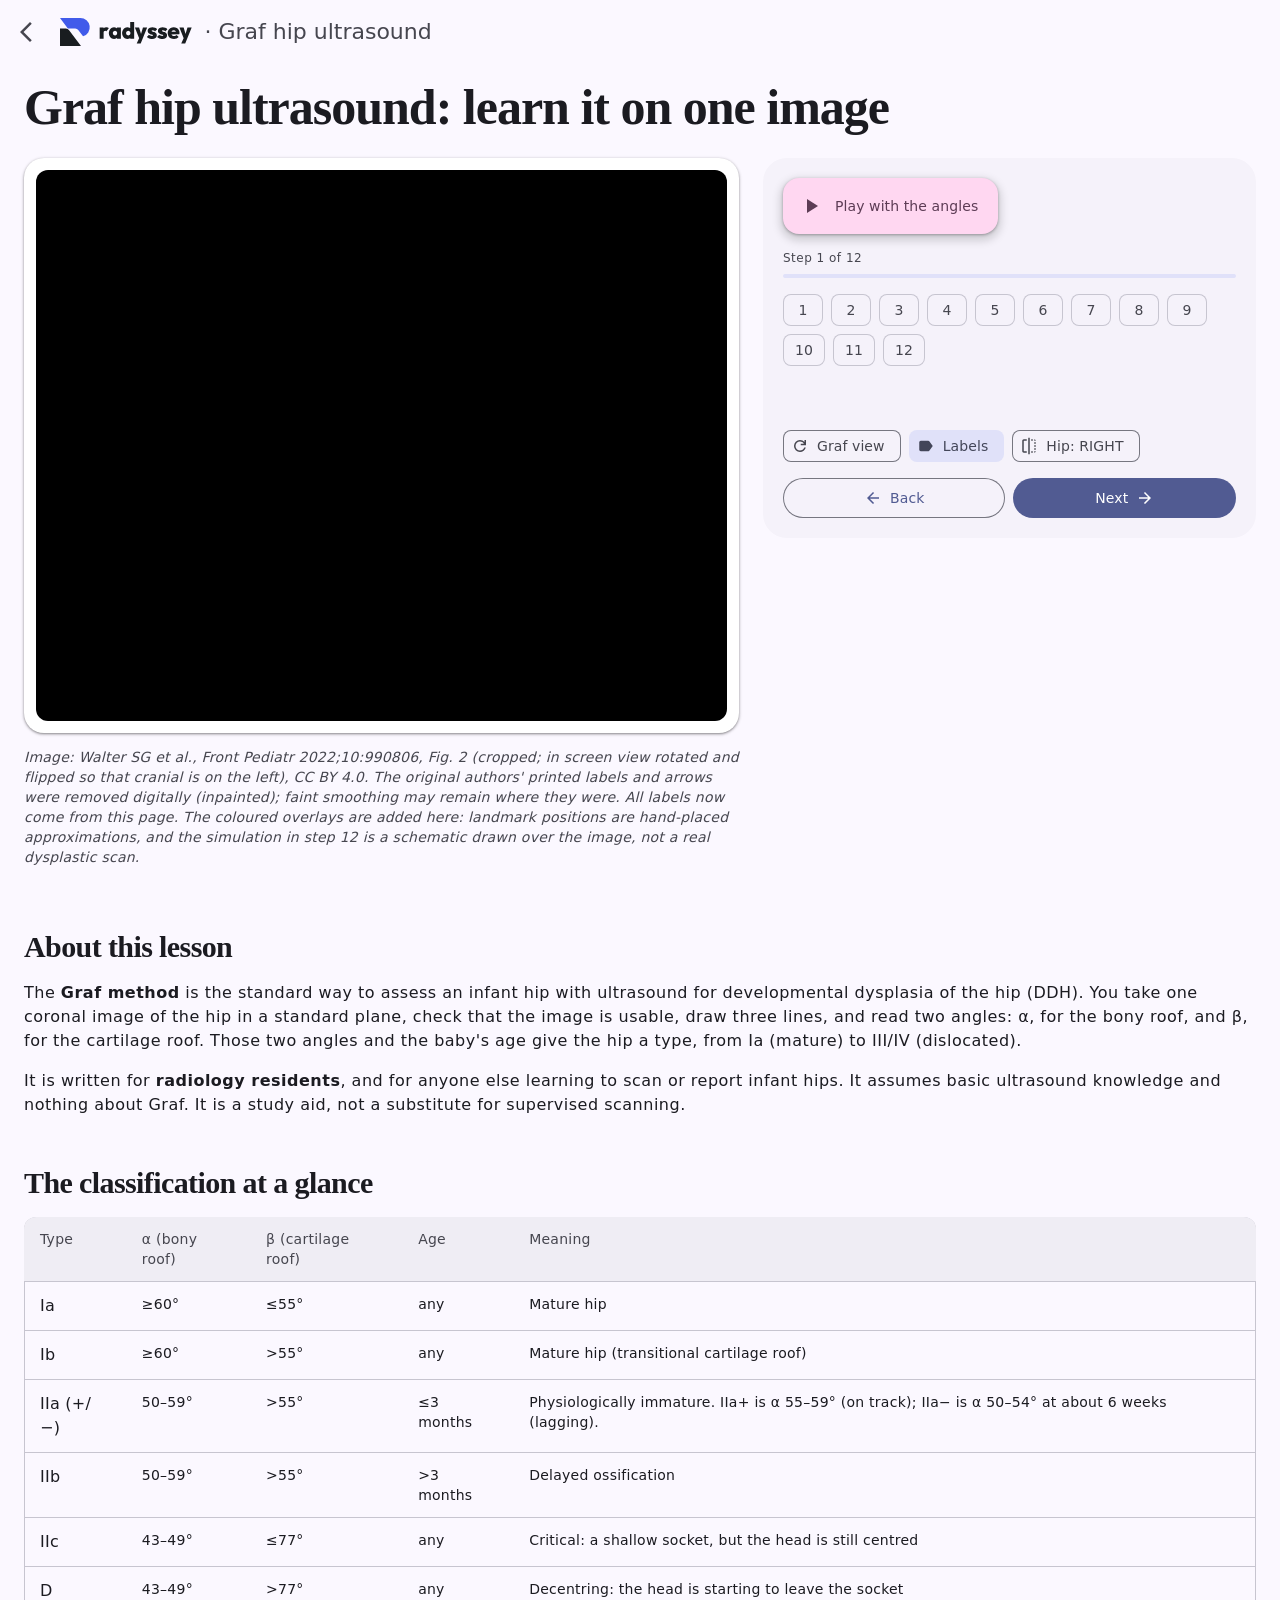
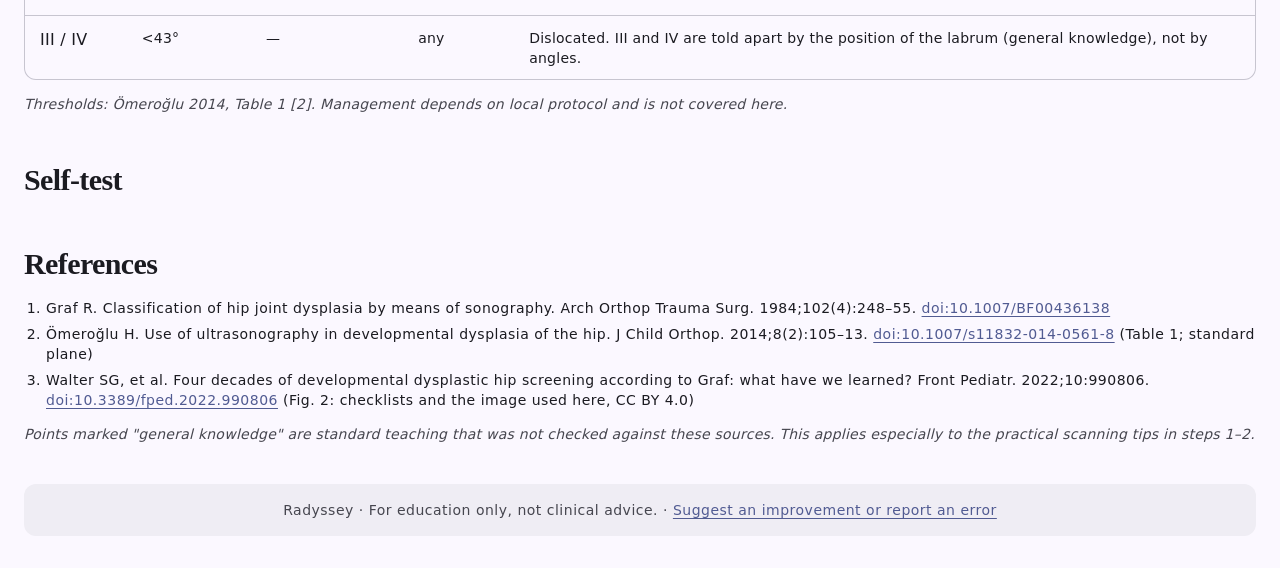
==== commit 5a0279b5: "Switch the lessons to an indigo theme Teal now belongs to RadShell. Regenerated the Material 3 light" ====
--- a/site/graf-hip-ultrasound/index.html
+++ b/site/graf-hip-ultrasound/index.html
@@ -4,16 +4,16 @@
 <meta name="description" content="An interactive lesson on the Graf method for infant hip ultrasound: orientation, anatomy, the usability check, the three lines, alpha and beta, and the types, all on one real image.">
 <meta property="og:title" content="Graf hip ultrasound: learn it on one image">
 <meta property="og:description" content="An interactive lesson on the Graf method for infant hip ultrasound: orientation, anatomy, the usability check, the three lines, alpha and beta, and the types, all on one real image.">
-<meta property="og:image" content="https://radyssey.github.io/lessons/graf-hip-ultrasound/card.png">
+<meta property="og:image" content="https://www.radyssey.com/lessons/graf-hip-ultrasound/card.png">
 <link rel="icon" href="../favicon.svg"><link rel="stylesheet" href="../fonts/fonts.css">
 <link rel="preload" href="../fonts/RobotoFlex-latin.woff2" as="font" type="font/woff2" crossorigin>
 <link rel="preload" href="../fonts/Newsreader-latin.woff2" as="font" type="font/woff2" crossorigin>
 <style>
 /* Radyssey lesson, Material 3. Colour tokens are generated from the site's seed with material-color-utilities;
    --md-base/roof/cart/rim are the colours of the lines drawn on the image (red, blue, green, yellow). */
-:root{color-scheme:light;--md-primary:#006a67;--md-on-primary:#ffffff;--md-primary-container:#9cf1ec;--md-on-primary-container:#00504d;--md-secondary:#4a6361;--md-on-secondary:#ffffff;--md-secondary-container:#cce8e6;--md-on-secondary-container:#324b4a;--md-tertiary:#49607b;--md-on-tertiary:#ffffff;--md-tertiary-container:#d1e4ff;--md-on-tertiary-container:#314862;--md-error:#ba1a1a;--md-on-error:#ffffff;--md-error-container:#ffdad6;--md-on-error-container:#93000a;--md-surface:#f4fbf9;--md-on-surface:#161d1c;--md-on-surface-variant:#3f4948;--md-surface-container-lowest:#ffffff;--md-surface-container-low:#eff5f3;--md-surface-container:#e9efee;--md-surface-container-high:#e3e9e8;--md-surface-container-highest:#dde4e2;--md-surface-dim:#d5dbda;--md-surface-bright:#f4fbf9;--md-outline:#6f7978;--md-outline-variant:#bec9c7;--md-inverse-surface:#2b3231;--md-inverse-on-surface:#ecf2f1;--md-inverse-primary:#80d5d0;--md-shadow:#000000;--md-scrim:#000000;--md-base:#ae2f34;--md-on-base:#ffffff;--md-base-container:#ffdad8;--md-on-base-container:#410006;--md-roof:#00639c;--md-on-roof:#ffffff;--md-roof-container:#cee5ff;--md-on-roof-container:#001d33;--md-cart:#006e26;--md-on-cart:#ffffff;--md-cart-container:#7ffc8d;--md-on-cart-container:#002106;--md-rim:#725c00;--md-on-rim:#ffffff;--md-rim-container:#ffe082;--md-on-rim-container:#231b00}
-@media (prefers-color-scheme:dark){:root:not([data-theme="light"]){--logo-brand:#2dd4bf;--logo-ink:#f9f9f9;color-scheme:dark;--md-primary:#80d5d0;--md-on-primary:#003735;--md-primary-container:#00504d;--md-on-primary-container:#9cf1ec;--md-secondary:#b0ccca;--md-on-secondary:#1b3533;--md-secondary-container:#324b4a;--md-on-secondary-container:#cce8e6;--md-tertiary:#b1c9e8;--md-on-tertiary:#1a324b;--md-tertiary-container:#314862;--md-on-tertiary-container:#d1e4ff;--md-error:#ffb4ab;--md-on-error:#690005;--md-error-container:#93000a;--md-on-error-container:#ffdad6;--md-surface:#0e1514;--md-on-surface:#dde4e2;--md-on-surface-variant:#bec9c7;--md-surface-container-lowest:#090f0f;--md-surface-container-low:#161d1c;--md-surface-container:#1a2120;--md-surface-container-high:#252b2b;--md-surface-container-highest:#2f3635;--md-surface-dim:#0e1514;--md-surface-bright:#343a3a;--md-outline:#889391;--md-outline-variant:#3f4948;--md-inverse-surface:#dde4e2;--md-inverse-on-surface:#2b3231;--md-inverse-primary:#006a67;--md-shadow:#000000;--md-scrim:#000000;--md-base:#ffb3b0;--md-on-base:#68000f;--md-base-container:#8c1520;--md-on-base-container:#ffdad8;--md-roof:#97cbff;--md-on-roof:#003354;--md-roof-container:#004a77;--md-on-roof-container:#cee5ff;--md-cart:#62df74;--md-on-cart:#003910;--md-cart-container:#00531b;--md-on-cart-container:#7ffc8d;--md-rim:#ecc228;--md-on-rim:#3c2f00;--md-rim-container:#564500;--md-on-rim-container:#ffe082}}
-:root[data-theme="dark"]{--logo-brand:#2dd4bf;--logo-ink:#f9f9f9;color-scheme:dark;--md-primary:#80d5d0;--md-on-primary:#003735;--md-primary-container:#00504d;--md-on-primary-container:#9cf1ec;--md-secondary:#b0ccca;--md-on-secondary:#1b3533;--md-secondary-container:#324b4a;--md-on-secondary-container:#cce8e6;--md-tertiary:#b1c9e8;--md-on-tertiary:#1a324b;--md-tertiary-container:#314862;--md-on-tertiary-container:#d1e4ff;--md-error:#ffb4ab;--md-on-error:#690005;--md-error-container:#93000a;--md-on-error-container:#ffdad6;--md-surface:#0e1514;--md-on-surface:#dde4e2;--md-on-surface-variant:#bec9c7;--md-surface-container-lowest:#090f0f;--md-surface-container-low:#161d1c;--md-surface-container:#1a2120;--md-surface-container-high:#252b2b;--md-surface-container-highest:#2f3635;--md-surface-dim:#0e1514;--md-surface-bright:#343a3a;--md-outline:#889391;--md-outline-variant:#3f4948;--md-inverse-surface:#dde4e2;--md-inverse-on-surface:#2b3231;--md-inverse-primary:#006a67;--md-shadow:#000000;--md-scrim:#000000;--md-base:#ffb3b0;--md-on-base:#68000f;--md-base-container:#8c1520;--md-on-base-container:#ffdad8;--md-roof:#97cbff;--md-on-roof:#003354;--md-roof-container:#004a77;--md-on-roof-container:#cee5ff;--md-cart:#62df74;--md-on-cart:#003910;--md-cart-container:#00531b;--md-on-cart-container:#7ffc8d;--md-rim:#ecc228;--md-on-rim:#3c2f00;--md-rim-container:#564500;--md-on-rim-container:#ffe082}
+:root{color-scheme:light;--md-primary:#515b92;--md-on-primary:#ffffff;--md-primary-container:#dee0ff;--md-on-primary-container:#394379;--md-secondary:#5b5d72;--md-on-secondary:#ffffff;--md-secondary-container:#e0e1f9;--md-on-secondary-container:#434659;--md-tertiary:#77536d;--md-on-tertiary:#ffffff;--md-tertiary-container:#ffd7f1;--md-on-tertiary-container:#5d3c55;--md-error:#ba1a1a;--md-on-error:#ffffff;--md-error-container:#ffdad6;--md-on-error-container:#93000a;--md-surface:#fbf8ff;--md-on-surface:#1b1b21;--md-on-surface-variant:#46464f;--md-surface-container-lowest:#ffffff;--md-surface-container-low:#f5f2fa;--md-surface-container:#efedf4;--md-surface-container-high:#e9e7ef;--md-surface-container-highest:#e4e1e9;--md-surface-dim:#dbd9e0;--md-surface-bright:#fbf8ff;--md-outline:#767680;--md-outline-variant:#c7c5d0;--md-inverse-surface:#303036;--md-inverse-on-surface:#f2eff7;--md-inverse-primary:#bac3ff;--md-shadow:#000000;--md-scrim:#000000;--md-base:#ae2f34;--md-on-base:#ffffff;--md-base-container:#ffdad8;--md-on-base-container:#410006;--md-roof:#00639c;--md-on-roof:#ffffff;--md-roof-container:#cee5ff;--md-on-roof-container:#001d33;--md-cart:#006e26;--md-on-cart:#ffffff;--md-cart-container:#7ffc8d;--md-on-cart-container:#002106;--md-rim:#725c00;--md-on-rim:#ffffff;--md-rim-container:#ffe082;--md-on-rim-container:#231b00}
+@media (prefers-color-scheme:dark){:root:not([data-theme="light"]){--logo-brand:#a9b4ff;--logo-ink:#f9f9f9;color-scheme:dark;--md-primary:#bac3ff;--md-on-primary:#222c61;--md-primary-container:#394379;--md-on-primary-container:#dee0ff;--md-secondary:#c3c5dd;--md-on-secondary:#2d2f42;--md-secondary-container:#434659;--md-on-secondary-container:#e0e1f9;--md-tertiary:#e6bad7;--md-on-tertiary:#44263d;--md-tertiary-container:#5d3c55;--md-on-tertiary-container:#ffd7f1;--md-error:#ffb4ab;--md-on-error:#690005;--md-error-container:#93000a;--md-on-error-container:#ffdad6;--md-surface:#121318;--md-on-surface:#e4e1e9;--md-on-surface-variant:#c7c5d0;--md-surface-container-lowest:#0d0e13;--md-surface-container-low:#1b1b21;--md-surface-container:#1f1f25;--md-surface-container-high:#29292f;--md-surface-container-highest:#34343a;--md-surface-dim:#121318;--md-surface-bright:#39393f;--md-outline:#90909a;--md-outline-variant:#46464f;--md-inverse-surface:#e4e1e9;--md-inverse-on-surface:#303036;--md-inverse-primary:#515b92;--md-shadow:#000000;--md-scrim:#000000;--md-base:#ffb3b0;--md-on-base:#68000f;--md-base-container:#8c1520;--md-on-base-container:#ffdad8;--md-roof:#97cbff;--md-on-roof:#003354;--md-roof-container:#004a77;--md-on-roof-container:#cee5ff;--md-cart:#62df74;--md-on-cart:#003910;--md-cart-container:#00531b;--md-on-cart-container:#7ffc8d;--md-rim:#ecc228;--md-on-rim:#3c2f00;--md-rim-container:#564500;--md-on-rim-container:#ffe082}}
+:root[data-theme="dark"]{--logo-brand:#a9b4ff;--logo-ink:#f9f9f9;color-scheme:dark;--md-primary:#bac3ff;--md-on-primary:#222c61;--md-primary-container:#394379;--md-on-primary-container:#dee0ff;--md-secondary:#c3c5dd;--md-on-secondary:#2d2f42;--md-secondary-container:#434659;--md-on-secondary-container:#e0e1f9;--md-tertiary:#e6bad7;--md-on-tertiary:#44263d;--md-tertiary-container:#5d3c55;--md-on-tertiary-container:#ffd7f1;--md-error:#ffb4ab;--md-on-error:#690005;--md-error-container:#93000a;--md-on-error-container:#ffdad6;--md-surface:#121318;--md-on-surface:#e4e1e9;--md-on-surface-variant:#c7c5d0;--md-surface-container-lowest:#0d0e13;--md-surface-container-low:#1b1b21;--md-surface-container:#1f1f25;--md-surface-container-high:#29292f;--md-surface-container-highest:#34343a;--md-surface-dim:#121318;--md-surface-bright:#39393f;--md-outline:#90909a;--md-outline-variant:#46464f;--md-inverse-surface:#e4e1e9;--md-inverse-on-surface:#303036;--md-inverse-primary:#515b92;--md-shadow:#000000;--md-scrim:#000000;--md-base:#ffb3b0;--md-on-base:#68000f;--md-base-container:#8c1520;--md-on-base-container:#ffdad8;--md-roof:#97cbff;--md-on-roof:#003354;--md-roof-container:#004a77;--md-on-roof-container:#cee5ff;--md-cart:#62df74;--md-on-cart:#003910;--md-cart-container:#00531b;--md-on-cart-container:#7ffc8d;--md-rim:#ecc228;--md-on-rim:#3c2f00;--md-rim-container:#564500;--md-on-rim-container:#ffe082}
 :root{--serif:"Newsreader",Georgia,serif;--font:"Roboto Flex",Roboto,"Segoe UI",system-ui,sans-serif;--emph:cubic-bezier(.2,0,0,1);--emph-dec:cubic-bezier(.05,.7,.1,1);
  --elev-1:0 1px 2px rgba(0,0,0,.3),0 1px 3px 1px rgba(0,0,0,.15);--elev-3:0 4px 8px 3px rgba(0,0,0,.15),0 1px 3px rgba(0,0,0,.3)}
 *{box-sizing:border-box}
@@ -65,7 +65,7 @@
 @keyframes ring{0%{transform:scale(.7);opacity:.75}100%{transform:scale(2.1);opacity:0}}
 .rv-logo{height:28px;width:auto;display:block;overflow:visible}.rv-logo .mk{transform-box:fill-box;transform-origin:center;transition:transform .25s cubic-bezier(.2,.8,.2,1)}
 .brand:hover .rv-logo .mk{transform:rotate(-5deg)}
-:root{--logo-brand:#0d9488;--logo-ink:#191d20}
+:root{--logo-brand:#415bea;--logo-ink:#191d20}
 .cap{grid-column:1;grid-row:2;align-self:start}
 #us{width:100%;height:auto;display:block;touch-action:none;user-select:none}
 /* the step panel is an M3 filled card */
@@ -188,7 +188,7 @@
 <li>Walter SG, et al. Four decades of developmental dysplastic hip screening according to Graf: what have we learned? Front Pediatr. 2022;10:990806. <a href="https://doi.org/10.3389/fped.2022.990806">doi:10.3389/fped.2022.990806</a> (Fig. 2: checklists and the image used here, CC BY 4.0)</li>
 </ol>
 <p class="gk">Points marked "general knowledge" are standard teaching that was not checked against these sources. This applies especially to the practical scanning tips in steps 1–2.</p>
-<p class="foot">Radyssey · For education only, not clinical advice. · <a href="https://github.com/Radyssey/lessons/issues/new?title=Graf%20lesson%3A%20&body=Step%20or%20section%3A%0A%0AWhat%20is%20wrong%20or%20what%20would%20help%3F%0A" target="_blank" rel="noopener">Suggest an improvement or report an error</a></p>
+<p class="foot">Radyssey · For education only, not clinical advice. · <a href="https://github.com/smhasan-yad/lessons/issues/new?title=Graf%20lesson%3A%20&body=Step%20or%20section%3A%0A%0AWhat%20is%20wrong%20or%20what%20would%20help%3F%0A" target="_blank" rel="noopener">Suggest an improvement or report an error</a></p>
 </div>
 <script src="../assets/lesson-kit.js"></script>
 <script>
